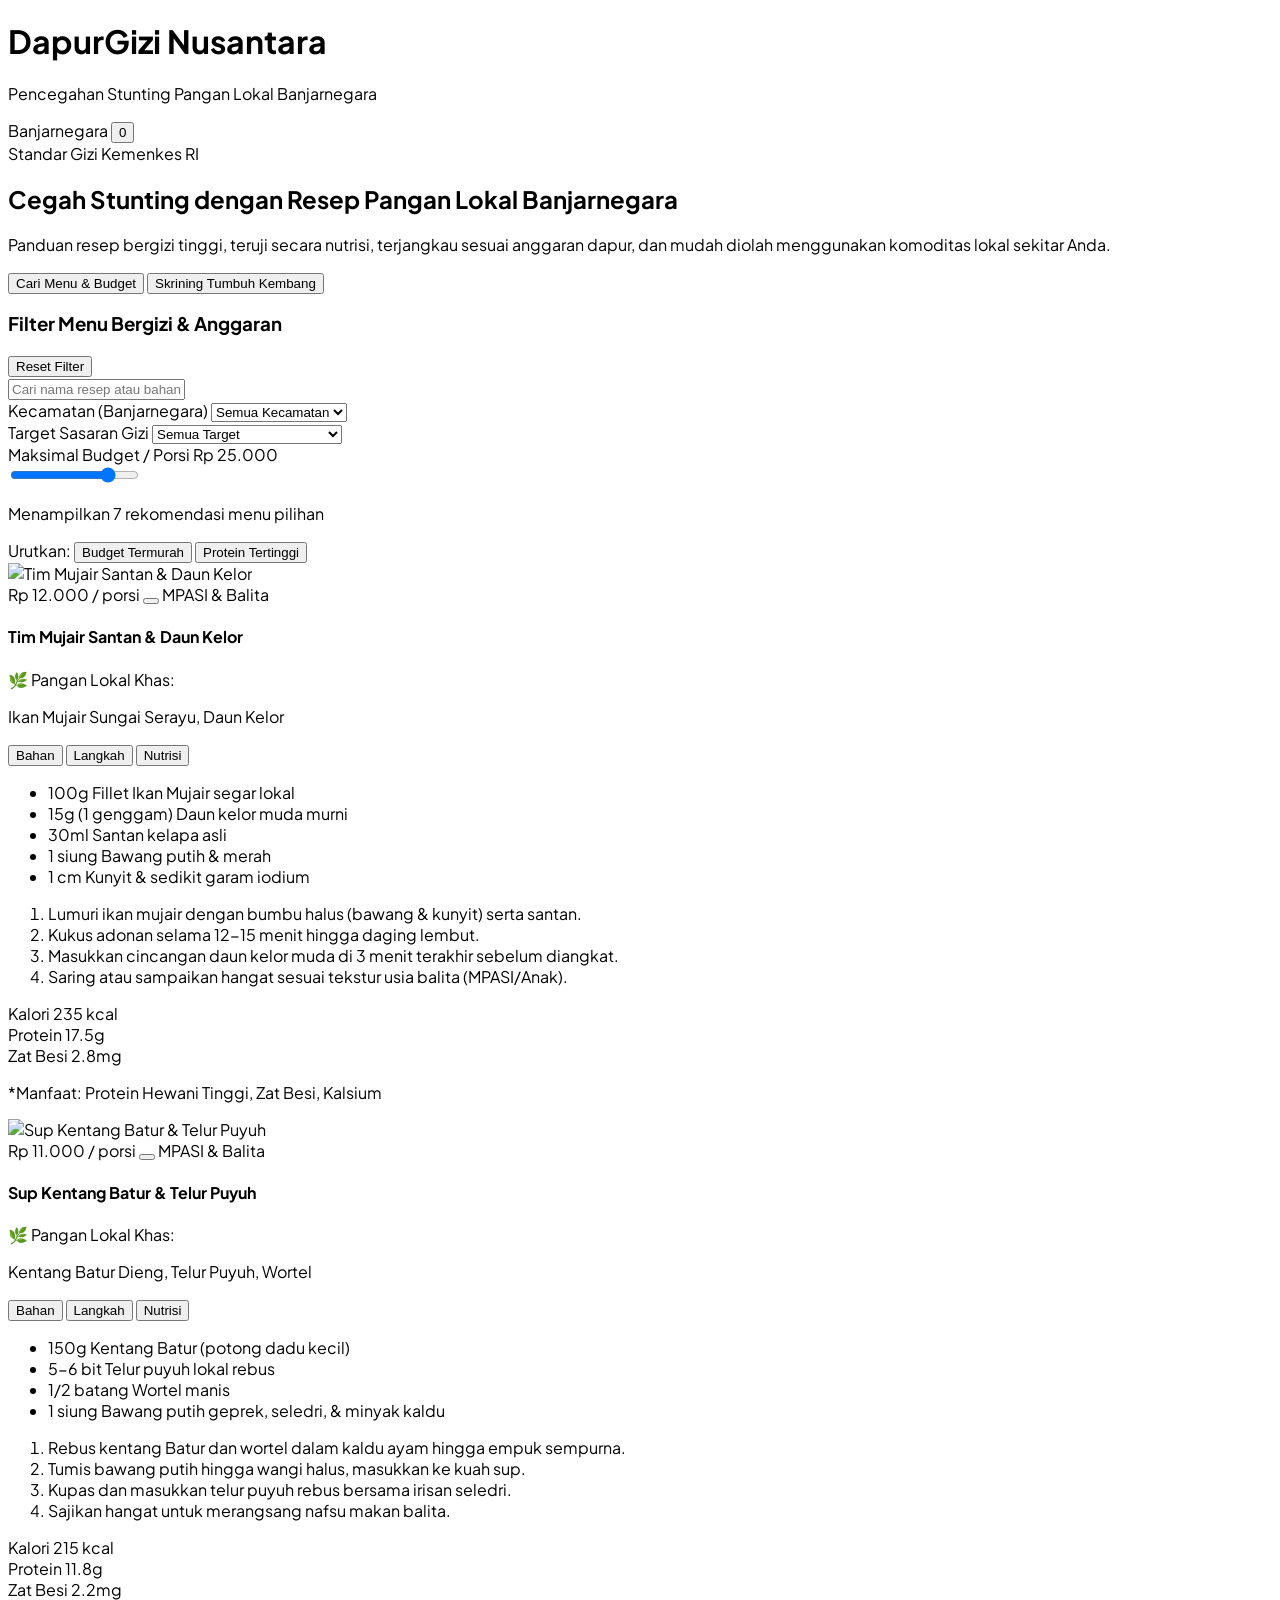
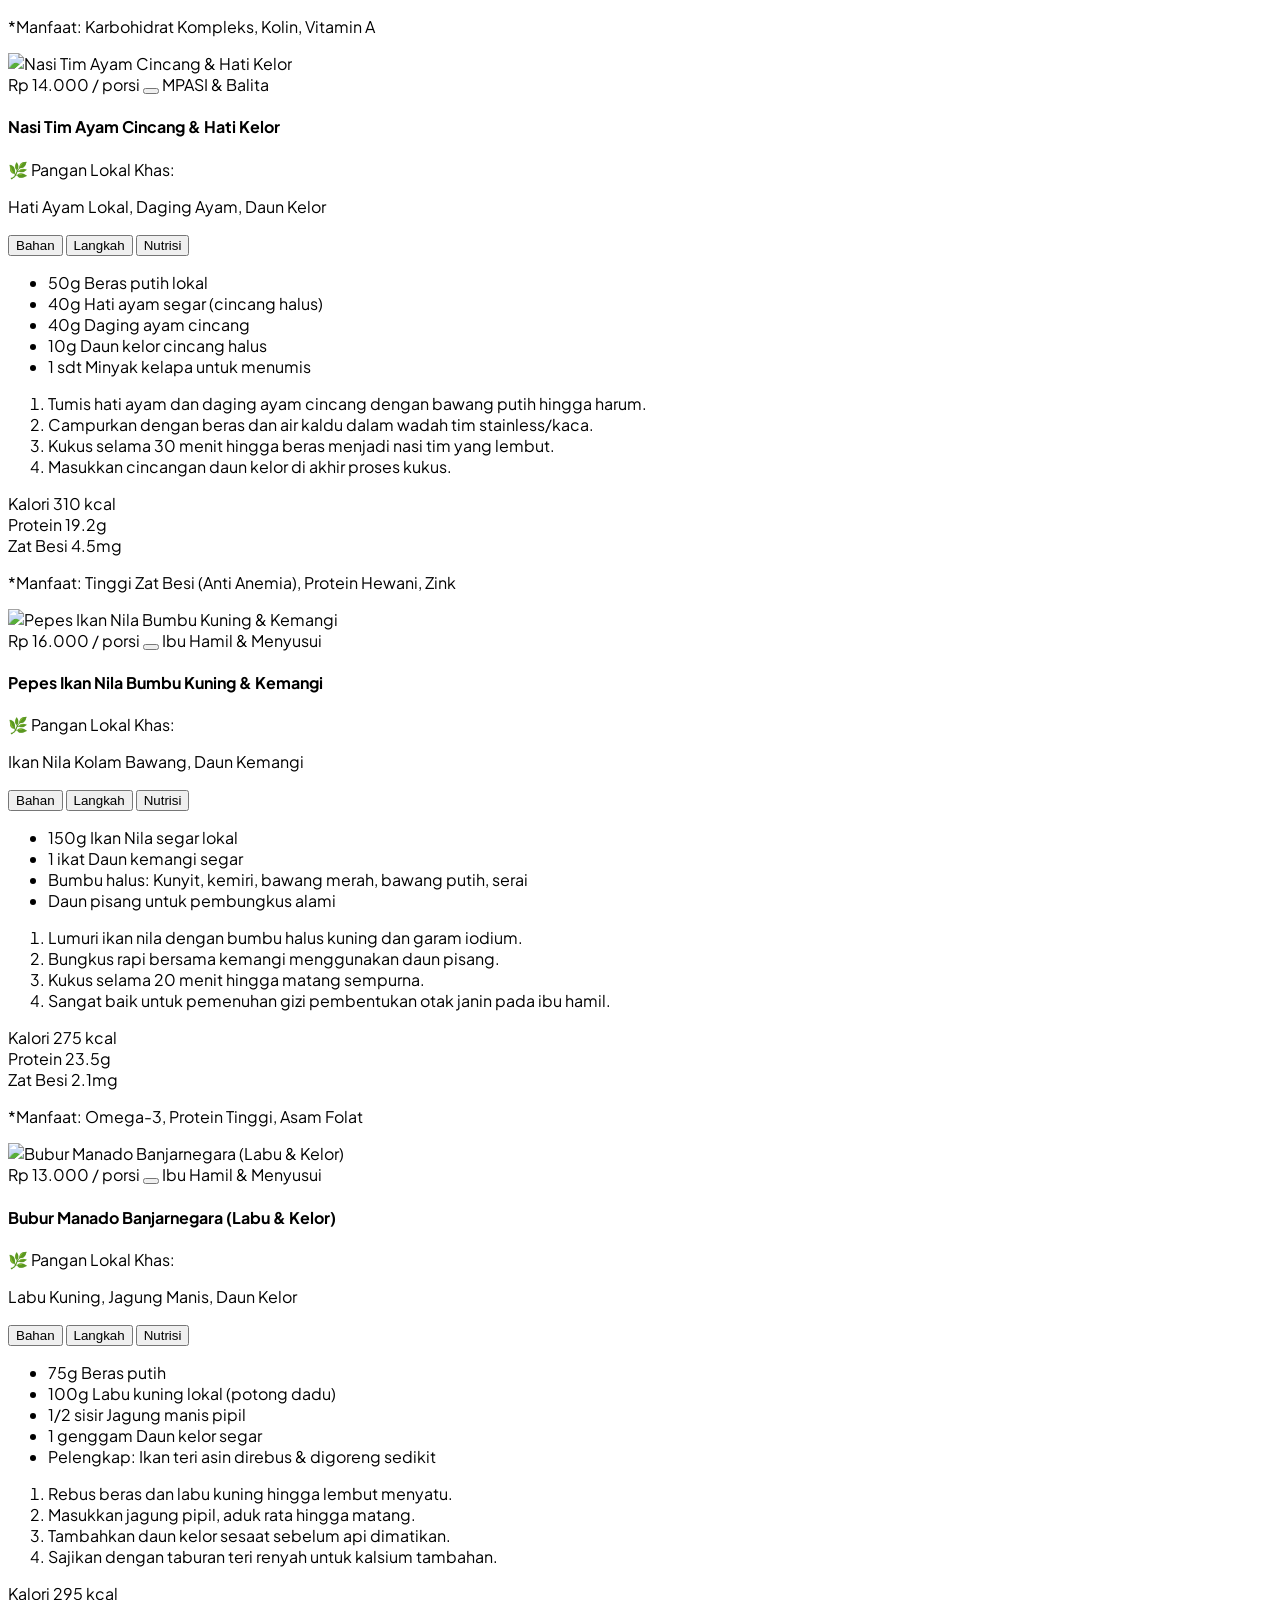
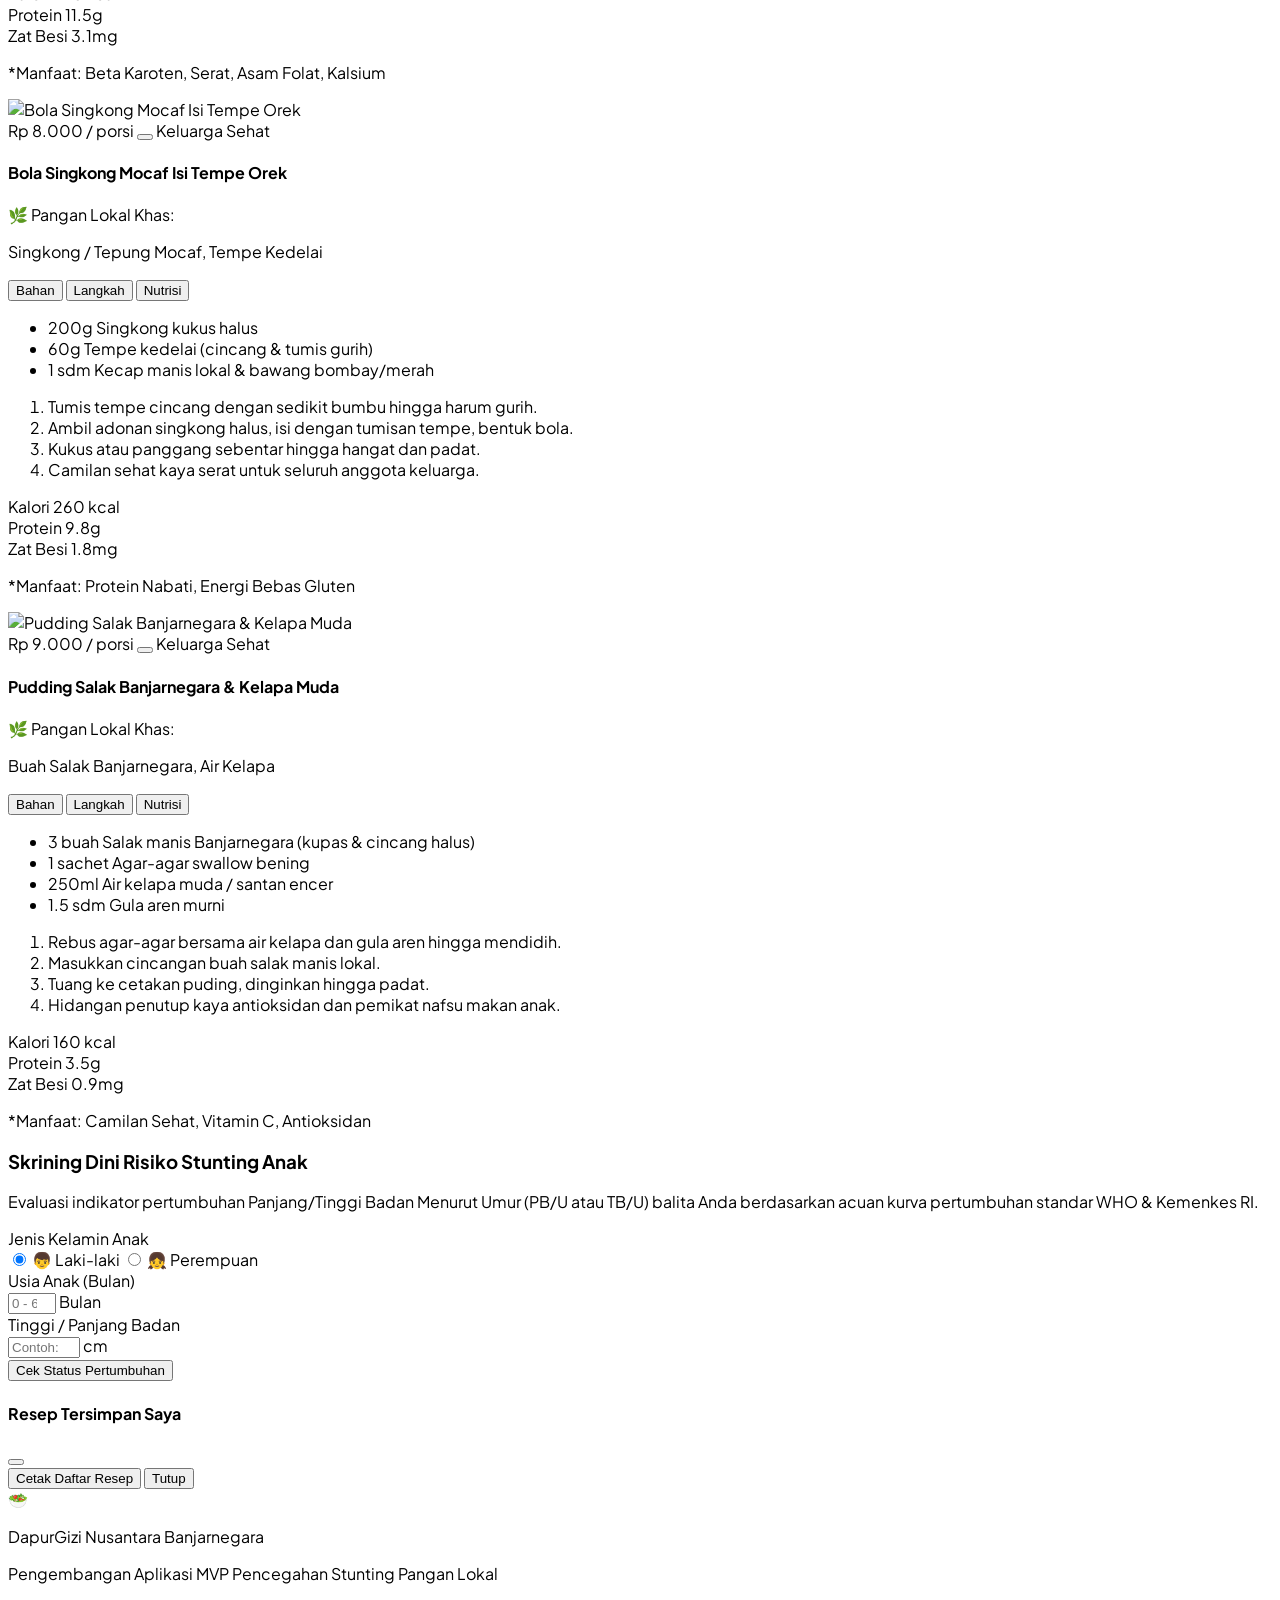
==== index.html @ 1410d6a2 "Add files via upload" ====
<!DOCTYPE html>
<html lang="id" class="scroll-smooth">
<head>
    <meta charset="UTF-8">
    <meta name="viewport" content="width=device-width, initial-scale=1.0">
    <title>DapurGizi Nusantara - Pangan Lokal Banjarnegara</title>
    <!-- Tailwind CSS CDN -->
    <script src="https://cdn.tailwindcss.com"></script>
    <!-- Google Fonts & Lucide Icons -->
    <link rel="preconnect" href="https://fonts.googleapis.com">
    <link rel="preconnect" href="https://fonts.gstatic.com" crossorigin>
    <link href="https://fonts.googleapis.com/css2?family=Plus+Jakarta+Sans:wght@400;500;600;700;800&display=swap" rel="stylesheet">
    <script src="https://unpkg.com/lucide@latest"></script>
    <link rel="stylesheet" href="css/styles.css">
</head>
<body class="bg-slate-100 font-sans text-slate-800 antialiased min-h-screen flex flex-col justify-between selection:bg-emerald-500 selection:text-white">

    <!-- Header Navigation -->
    <header class="bg-emerald-800 text-white shadow-lg sticky top-0 z-50 backdrop-blur-md bg-opacity-95 border-b border-emerald-700">
        <div class="max-w-6xl mx-auto px-4 py-3 flex justify-between items-center">
            <div class="flex items-center space-x-3 cursor-pointer" onclick="switchTab('resep')">
                <div class="bg-gradient-to-tr from-amber-400 to-amber-300 p-2.5 rounded-2xl text-emerald-950 shadow-md">
                    <i data-lucide="utensils" class="w-6 h-6"></i>
                </div>
                <div>
                    <h1 class="text-lg sm:text-xl font-extrabold tracking-tight leading-none">DapurGizi <span class="text-amber-300">Nusantara</span></h1>
                    <p class="text-[10px] text-emerald-200 font-semibold tracking-wide">Pencegahan Stunting Pangan Lokal Banjarnegara</p>
                </div>
            </div>

            <div class="flex items-center gap-2">
                <span class="hidden sm:inline-flex items-center gap-1.5 text-xs bg-emerald-900/80 text-emerald-100 px-3 py-1.5 rounded-full font-semibold border border-emerald-600/60 shadow-inner">
                    <i data-lucide="map-pin" class="w-3.5 h-3.5 text-amber-400"></i> Banjarnegara
                </span>
                <button onclick="toggleFavoritModal()" class="relative p-2.5 bg-emerald-900/80 hover:bg-emerald-700 rounded-2xl transition-all text-amber-300 border border-emerald-600/50 shadow-sm" title="Resep Tersimpan">
                    <i data-lucide="bookmark" class="w-5 h-5"></i>
                    <span id="fav-badge" class="hidden absolute -top-1 -right-1 bg-amber-400 text-emerald-950 text-[10px] font-black w-5 h-5 rounded-full flex items-center justify-center border-2 border-emerald-800 shadow">0</span>
                </button>
            </div>
        </div>
    </header>

    <!-- Main Content -->
    <main class="max-w-6xl mx-auto px-4 py-6 flex-grow w-full">

        <!-- Hero Banner -->
        <section class="mb-8 bg-gradient-to-br from-emerald-800 via-emerald-700 to-teal-900 text-white p-6 sm:p-10 rounded-3xl shadow-xl relative overflow-hidden border border-emerald-600/30">
            <div class="absolute -right-8 -bottom-8 opacity-10 pointer-events-none">
                <i data-lucide="salad" class="w-80 h-80"></i>
            </div>
            <div class="max-w-2xl relative z-10">
                <div class="inline-flex items-center gap-1.5 bg-amber-400/90 text-emerald-950 font-extrabold text-[11px] uppercase tracking-wider px-3 py-1 rounded-full mb-3 shadow-sm">
                    <i data-lucide="sparkles" class="w-3.5 h-3.5"></i> Standar Gizi Kemenkes RI
                </div>
                <h2 class="text-2xl sm:text-4xl font-extrabold mb-3 leading-tight tracking-tight">Cegah Stunting dengan Resep Pangan Lokal Banjarnegara</h2>
                <p class="text-emerald-100 text-xs sm:text-sm mb-6 leading-relaxed font-normal">
                    Panduan resep bergizi tinggi, teruji secara nutrisi, terjangkau sesuai anggaran dapur, dan mudah diolah menggunakan komoditas lokal sekitar Anda.
                </p>

                <!-- Navigation Tabs -->
                <div class="inline-flex p-1.5 bg-emerald-950/60 backdrop-blur-md rounded-2xl w-full sm:w-auto border border-emerald-500/30 shadow-inner">
                    <button id="tab-resep-btn" onclick="switchTab('resep')" class="flex-1 sm:flex-none py-3 px-6 rounded-xl text-xs sm:text-sm font-bold transition-all flex items-center justify-center gap-2 bg-amber-400 text-emerald-950 shadow-md">
                        <i data-lucide="search" class="w-4 h-4"></i> Cari Menu & Budget
                    </button>
                    <button id="tab-stunting-btn" onclick="switchTab('stunting')" class="flex-1 sm:flex-none py-3 px-6 rounded-xl text-xs sm:text-sm font-bold transition-all flex items-center justify-center gap-2 text-emerald-100 hover:text-white">
                        <i data-lucide="baby" class="w-4 h-4"></i> Skrining Tumbuh Kembang
                    </button>
                </div>
            </div>
        </section>

        <!-- SECTION 1: RESEP & FILTER -->
        <section id="section-resep" class="space-y-6">
            <!-- Filter Box -->
            <div class="bg-white p-5 sm:p-7 rounded-3xl shadow-sm border border-slate-200/80 space-y-4">
                <div class="flex flex-col sm:flex-row justify-between items-start sm:items-center gap-2 pb-3 border-b border-slate-100">
                    <h3 class="text-base font-extrabold text-slate-800 flex items-center gap-2">
                        <i data-lucide="sliders-horizontal" class="w-5 h-5 text-emerald-600"></i>
                        Filter Menu Bergizi & Anggaran
                    </h3>
                    <button onclick="resetFilter()" class="text-xs text-slate-500 hover:text-emerald-600 font-bold flex items-center gap-1 transition">
                        <i data-lucide="rotate-ccw" class="w-3.5 h-3.5"></i> Reset Filter
                    </button>
                </div>

                <div class="space-y-3">
                    <!-- Search Input -->
                    <div class="relative">
                        <i data-lucide="search" class="w-4 h-4 absolute left-4 top-3.5 text-slate-400"></i>
                        <input type="text" id="search-keyword" oninput="applyFilters()" placeholder="Cari nama resep atau bahan (misal: kelor, mujair, kentang, mocaf)..." class="w-full bg-slate-50 border border-slate-200 text-slate-800 text-xs sm:text-sm rounded-2xl pl-11 pr-4 py-3 focus:outline-none focus:ring-2 focus:ring-emerald-500 transition">
                    </div>

                    <div class="grid grid-cols-1 sm:grid-cols-3 gap-3">
                        <!-- Select Kecamatan -->
                        <div>
                            <label class="block text-[10px] font-extrabold text-slate-500 uppercase tracking-wider mb-1">Kecamatan (Banjarnegara)</label>
                            <select id="select-kecamatan" onchange="applyFilters()" class="w-full bg-slate-50 border border-slate-200 text-slate-800 text-xs sm:text-sm rounded-xl p-2.5 font-medium focus:outline-none focus:ring-2 focus:ring-emerald-500 transition">
                                <!-- Populated dynamically -->
                            </select>
                        </div>

                        <!-- Select Kategori -->
                        <div>
                            <label class="block text-[10px] font-extrabold text-slate-500 uppercase tracking-wider mb-1">Target Sasaran Gizi</label>
                            <select id="select-kategori" onchange="applyFilters()" class="w-full bg-slate-50 border border-slate-200 text-slate-800 text-xs sm:text-sm rounded-xl p-2.5 font-medium focus:outline-none focus:ring-2 focus:ring-emerald-500 transition">
                                <option value="semua">Semua Target</option>
                                <option value="mpasi">MPASI & Balita (6-59 Bulan)</option>
                                <option value="bumil">Ibu Hamil & Menyusui</option>
                                <option value="keluarga">Keluarga Sehat</option>
                            </select>
                        </div>

                        <!-- Range Budget Slider -->
                        <div>
                            <div class="flex justify-between items-center mb-1">
                                <label class="block text-[10px] font-extrabold text-slate-500 uppercase tracking-wider">Maksimal Budget / Porsi</label>
                                <span id="budget-value" class="text-xs font-black text-emerald-700 bg-emerald-50 px-2 py-0.5 rounded-md border border-emerald-200">Rp 25.000</span>
                            </div>
                            <input type="range" id="input-budget" min="5000" max="30000" step="1000" value="25000" oninput="updateBudgetLabel(this.value); applyFilters();" class="w-full accent-emerald-600 cursor-pointer">
                        </div>
                    </div>
                </div>
            </div>

            <!-- Resep Header Info -->
            <div class="flex flex-col sm:flex-row justify-between items-start sm:items-center gap-2 px-1">
                <p id="result-count" class="text-xs font-bold text-slate-500">Menampilkan hasil resep...</p>
                <div class="flex items-center gap-1.5 text-xs">
                    <span class="text-slate-400 font-medium">Urutkan:</span>
                    <button onclick="sortResep('murah')" class="px-3 py-1.5 bg-white border border-slate-200 rounded-xl text-slate-700 hover:border-emerald-500 font-semibold transition shadow-sm">
                        Budget Termurah
                    </button>
                    <button onclick="sortResep('protein')" class="px-3 py-1.5 bg-white border border-slate-200 rounded-xl text-slate-700 hover:border-emerald-500 font-semibold transition shadow-sm">
                        Protein Tertinggi
                    </button>
                </div>
            </div>

            <!-- Resep Container -->
            <div id="resep-container" class="grid grid-cols-1 md:grid-cols-2 lg:grid-cols-3 gap-6">
                <!-- Recipe Cards Rendered via JavaScript -->
            </div>
        </section>

        <!-- SECTION 2: KALKULATOR SKRINING STUNTING -->
        <section id="section-stunting" class="hidden space-y-6">
            <div class="bg-white p-6 sm:p-10 rounded-3xl shadow-sm border border-slate-200/80">
                <div class="max-w-2xl mx-auto text-center mb-8">
                    <div class="inline-flex p-3 bg-amber-100 text-amber-800 rounded-2xl mb-3 shadow-inner">
                        <i data-lucide="heart-pulse" class="w-8 h-8"></i>
                    </div>
                    <h3 class="text-xl sm:text-2xl font-extrabold text-slate-800">Skrining Dini Risiko Stunting Anak</h3>
                    <p class="text-xs sm:text-sm text-slate-500 mt-2 leading-relaxed">
                        Evaluasi indikator pertumbuhan Panjang/Tinggi Badan Menurut Umur (PB/U atau TB/U) balita Anda berdasarkan acuan kurva pertumbuhan standar WHO & Kemenkes RI.
                    </p>
                </div>

                <form id="stunting-form" onsubmit="handleCekStunting(event)" class="max-w-xl mx-auto space-y-5">
                    <!-- Gender selection -->
                    <div>
                        <label class="block text-xs font-extrabold text-slate-600 uppercase tracking-wider mb-2">Jenis Kelamin Anak</label>
                        <div class="grid grid-cols-2 gap-3">
                            <label class="flex items-center justify-center gap-2 p-3.5 border border-slate-200 rounded-2xl cursor-pointer hover:border-emerald-500 transition-all has-[:checked]:border-emerald-600 has-[:checked]:bg-emerald-50/80 has-[:checked]:shadow-sm">
                                <input type="radio" name="gender" value="L" checked class="accent-emerald-600">
                                <span class="text-xs font-bold text-slate-700">👦 Laki-laki</span>
                            </label>
                            <label class="flex items-center justify-center gap-2 p-3.5 border border-slate-200 rounded-2xl cursor-pointer hover:border-emerald-500 transition-all has-[:checked]:border-emerald-600 has-[:checked]:bg-emerald-50/80 has-[:checked]:shadow-sm">
                                <input type="radio" name="gender" value="P" class="accent-emerald-600">
                                <span class="text-xs font-bold text-slate-700">👧 Perempuan</span>
                            </label>
                        </div>
                    </div>

                    <div class="grid grid-cols-1 sm:grid-cols-2 gap-4">
                        <div>
                            <label class="block text-xs font-extrabold text-slate-600 uppercase tracking-wider mb-1.5">Usia Anak (Bulan)</label>
                            <div class="relative">
                                <input type="number" id="input-usia" min="0" max="60" placeholder="0 - 60" class="w-full bg-slate-50 border border-slate-200 text-slate-800 text-sm rounded-xl p-3 focus:outline-none focus:ring-2 focus:ring-emerald-500 transition" required>
                                <span class="absolute right-3.5 top-3 text-xs text-slate-400 font-medium">Bulan</span>
                            </div>
                        </div>

                        <div>
                            <label class="block text-xs font-extrabold text-slate-600 uppercase tracking-wider mb-1.5">Tinggi / Panjang Badan</label>
                            <div class="relative">
                                <input type="number" id="input-tb" step="0.1" min="30" max="130" placeholder="Contoh: 81.5" class="w-full bg-slate-50 border border-slate-200 text-slate-800 text-sm rounded-xl p-3 focus:outline-none focus:ring-2 focus:ring-emerald-500 transition" required>
                                <span class="absolute right-3.5 top-3 text-xs text-slate-400 font-medium">cm</span>
                            </div>
                        </div>
                    </div>

                    <button type="submit" class="w-full bg-emerald-700 hover:bg-emerald-800 text-white font-extrabold py-3.5 px-4 rounded-2xl shadow-md transition-all text-sm flex items-center justify-center gap-2">
                        <i data-lucide="check-circle-2" class="w-4 h-4"></i> Cek Status Pertumbuhan
                    </button>
                </form>

                <!-- Hasil Skrining -->
                <div id="stunting-result-container" class="hidden max-w-xl mx-auto mt-6"></div>
            </div>
        </section>

    </main>

    <!-- Modal Resep Favorit / Cetak -->
    <div id="fav-modal" class="hidden fixed inset-0 z-50 bg-slate-900/60 backdrop-blur-sm flex justify-center items-center p-4">
        <div class="bg-white rounded-3xl max-w-lg w-full max-h-[85vh] flex flex-col shadow-2xl overflow-hidden border border-slate-100">
            <div class="p-5 border-b border-slate-100 flex justify-between items-center bg-emerald-800 text-white">
                <h4 class="font-extrabold text-base flex items-center gap-2">
                    <i data-lucide="bookmark" class="w-5 h-5 text-amber-300"></i> Resep Tersimpan Saya
                </h4>
                <button onclick="toggleFavoritModal()" class="text-emerald-100 hover:text-white transition">
                    <i data-lucide="x" class="w-6 h-6"></i>
                </button>
            </div>
            <div id="fav-list-container" class="p-4 overflow-y-auto space-y-3 flex-grow">
                <!-- Items Populated Dynamically -->
            </div>
            <div class="p-4 bg-slate-50 border-t border-slate-100 flex justify-between items-center">
                <button onclick="window.print()" class="text-xs font-bold text-slate-700 bg-white border border-slate-200 px-3.5 py-2 rounded-xl hover:border-emerald-500 transition flex items-center gap-1.5">
                    <i data-lucide="printer" class="w-3.5 h-3.5"></i> Cetak Daftar Resep
                </button>
                <button onclick="toggleFavoritModal()" class="text-xs font-bold text-emerald-700 hover:underline">Tutup</button>
            </div>
        </div>
    </div>

    <!-- Footer -->
    <footer class="bg-white border-t border-slate-200/80 mt-12 py-6 text-center text-xs text-slate-500">
        <div class="max-w-6xl mx-auto px-4 flex flex-col sm:flex-row justify-between items-center gap-3">
            <div class="flex items-center gap-2">
                <span class="text-base">🥗</span>
                <p class="font-bold text-slate-700">DapurGizi Nusantara Banjarnegara</p>
            </div>
            <p class="text-slate-400">Pengembangan Aplikasi MVP Pencegahan Stunting Pangan Lokal</p>
        </div>
    </footer>

    <!-- Scripts -->
    <script src="js/data.js"></script>
    <script src="js/app.js"></script>
    <script>
        lucide.createIcons();
    </script>
</body>
</html>
---- css/styles.css ----
/* Custom Styles for DapurGizi Nusantara */

@layer utilities {
    /* Custom Scrollbar UI */
    ::-webkit-scrollbar {
        width: 6px;
        height: 6px;
    }
    ::-webkit-scrollbar-track {
        background: #f1f5f9;
    }
    ::-webkit-scrollbar-thumb {
        background: #10b981;
        border-radius: 9999px;
    }
    ::-webkit-scrollbar-thumb:hover {
        background: #047857;
    }
}

body {
    font-family: 'Plus Jakarta Sans', sans-serif;
    -webkit-tap-highlight-color: transparent;
}

/* Card Hover Effects */
.recipe-card {
    transition: all 0.3s cubic-bezier(0.4, 0, 0.2, 1);
}
.recipe-card-img {
    transition: transform 0.5s cubic-bezier(0.4, 0, 0.2, 1);
}
.recipe-card:hover .recipe-card-img {
    transform: scale(1.06);
}

/* Print Stylesheet for Posyandu Kader */
@media print {
    header, hero, #filter-form, button, footer {
        display: none !important;
    }
    body {
        background: white !important;
        color: black !important;
    }
    .recipe-card {
        break-inside: avoid;
        border: 1px solid #ccc !important;
        box-shadow: none !important;
    }
}
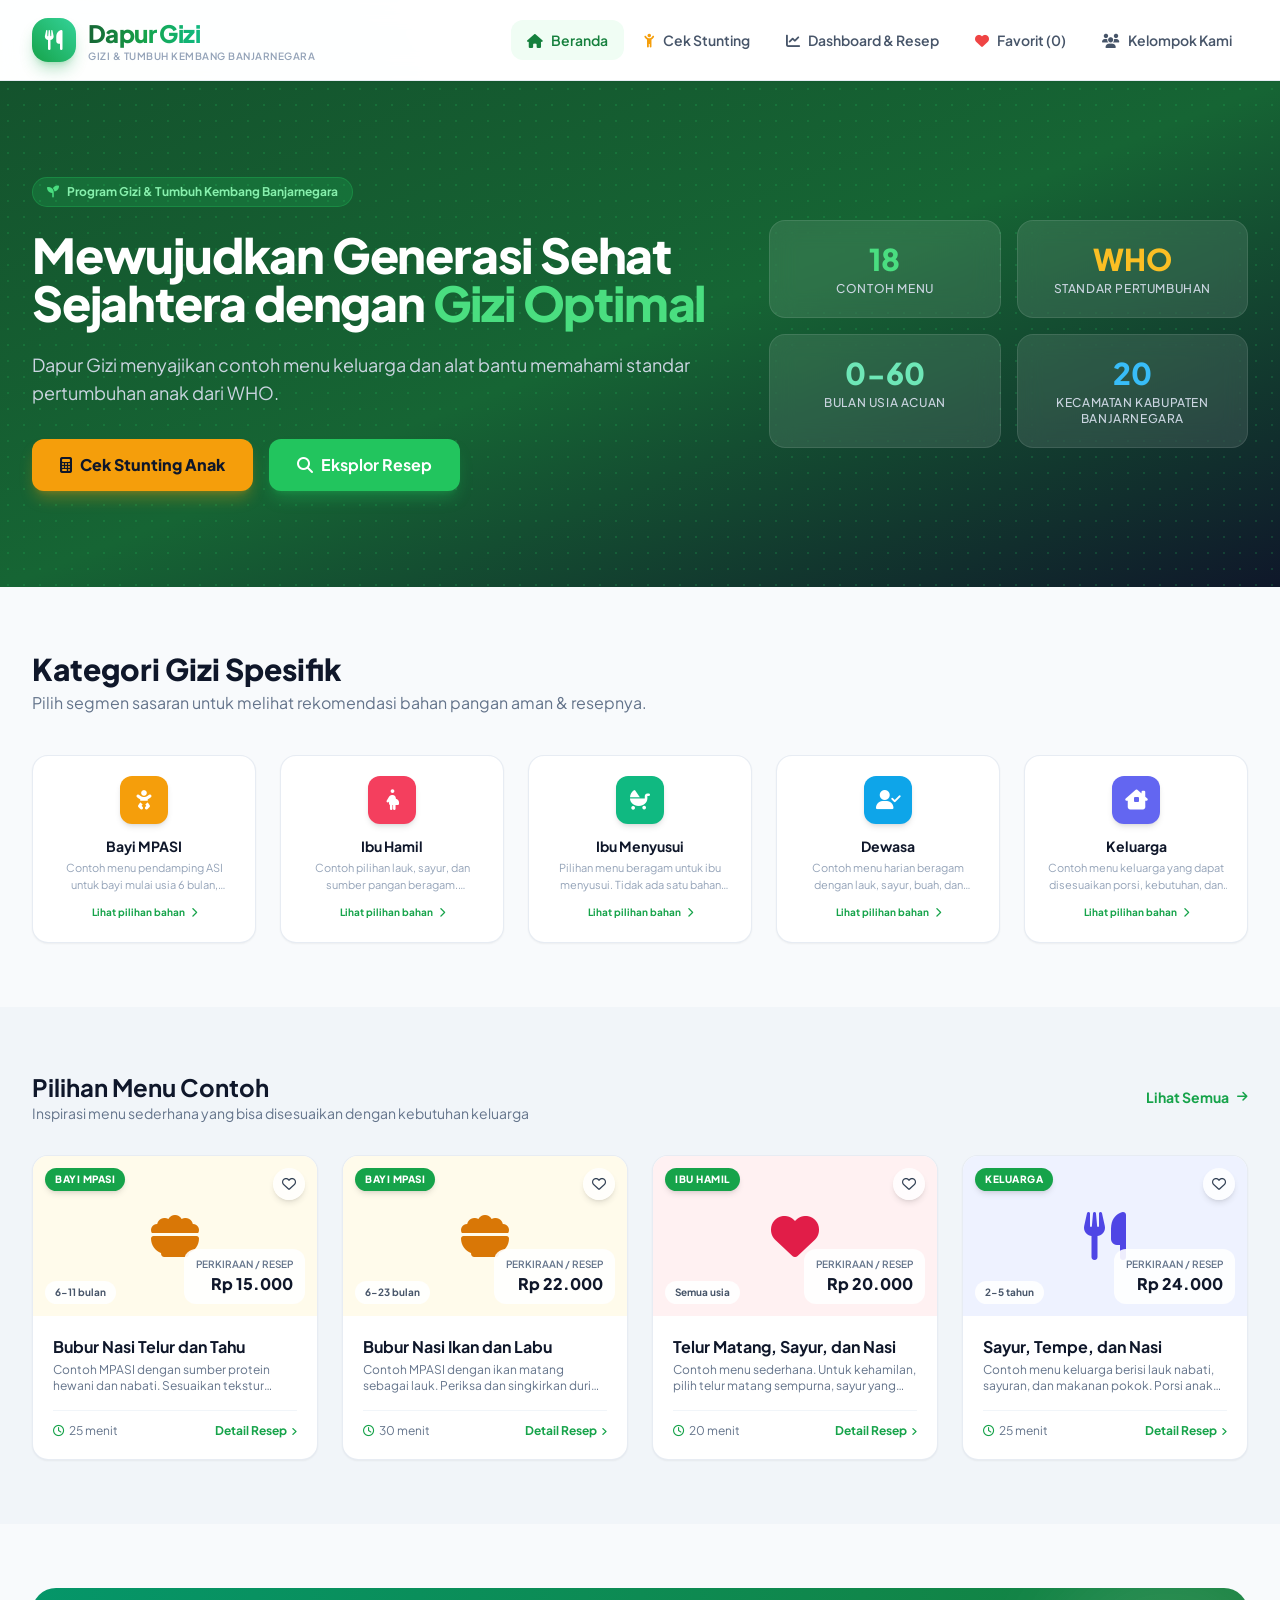
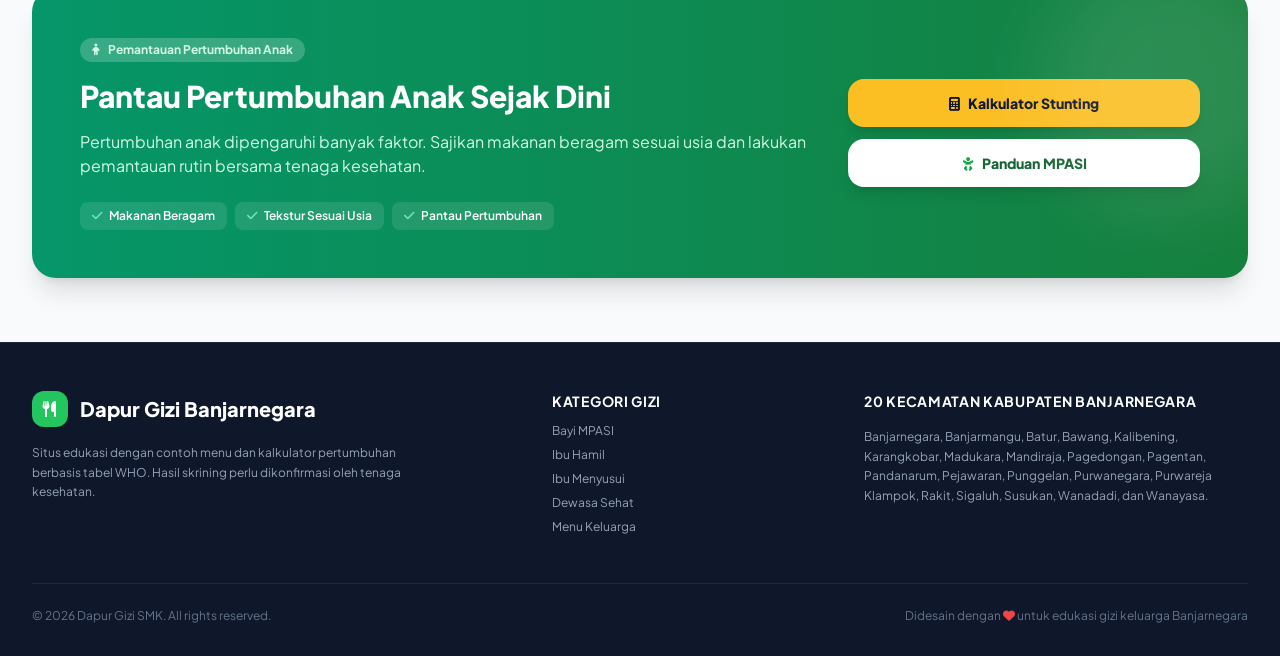
==== commit 4622946b: "Add files via upload" ====
--- a/index.html
+++ b/index.html
@@ -3,243 +3,371 @@
 <head>
     <meta charset="UTF-8">
     <meta name="viewport" content="width=device-width, initial-scale=1.0">
-    <title>DapurGizi Nusantara - Pangan Lokal Banjarnegara</title>
-    <!-- Tailwind CSS CDN -->
-    <script src="https://cdn.tailwindcss.com"></script>
-    <!-- Google Fonts & Lucide Icons -->
-    <link rel="preconnect" href="https://fonts.googleapis.com">
-    <link rel="preconnect" href="https://fonts.gstatic.com" crossorigin>
-    <link href="https://fonts.googleapis.com/css2?family=Plus+Jakarta+Sans:wght@400;500;600;700;800&display=swap" rel="stylesheet">
-    <script src="https://unpkg.com/lucide@latest"></script>
-    <link rel="stylesheet" href="css/styles.css">
+    <meta name="description" content="Dapur Gizi Banjarnegara menyediakan contoh menu bergizi dan alat bantu skrining pertumbuhan anak berdasarkan standar WHO.">
+    <meta name="theme-color" content="#16a34a">
+    <title>Dapur Gizi - Banjarnegara</title>
+
+    <link rel="preload" href="./css/tailwind.generated.css" as="style">
+    <link rel="stylesheet" href="./css/tailwind.generated.css">
+    <link rel="stylesheet" href="./assets/fontawesome/css/all.min.css">
+    <link rel="stylesheet" href="./css/custom.css">
 </head>
-<body class="bg-slate-100 font-sans text-slate-800 antialiased min-h-screen flex flex-col justify-between selection:bg-emerald-500 selection:text-white">
-
-    <!-- Header Navigation -->
-    <header class="bg-emerald-800 text-white shadow-lg sticky top-0 z-50 backdrop-blur-md bg-opacity-95 border-b border-emerald-700">
-        <div class="max-w-6xl mx-auto px-4 py-3 flex justify-between items-center">
-            <div class="flex items-center space-x-3 cursor-pointer" onclick="switchTab('resep')">
-                <div class="bg-gradient-to-tr from-amber-400 to-amber-300 p-2.5 rounded-2xl text-emerald-950 shadow-md">
-                    <i data-lucide="utensils" class="w-6 h-6"></i>
-                </div>
-                <div>
-                    <h1 class="text-lg sm:text-xl font-extrabold tracking-tight leading-none">DapurGizi <span class="text-amber-300">Nusantara</span></h1>
-                    <p class="text-[10px] text-emerald-200 font-semibold tracking-wide">Pencegahan Stunting Pangan Lokal Banjarnegara</p>
-                </div>
-            </div>
-
-            <div class="flex items-center gap-2">
-                <span class="hidden sm:inline-flex items-center gap-1.5 text-xs bg-emerald-900/80 text-emerald-100 px-3 py-1.5 rounded-full font-semibold border border-emerald-600/60 shadow-inner">
-                    <i data-lucide="map-pin" class="w-3.5 h-3.5 text-amber-400"></i> Banjarnegara
-                </span>
-                <button onclick="toggleFavoritModal()" class="relative p-2.5 bg-emerald-900/80 hover:bg-emerald-700 rounded-2xl transition-all text-amber-300 border border-emerald-600/50 shadow-sm" title="Resep Tersimpan">
-                    <i data-lucide="bookmark" class="w-5 h-5"></i>
-                    <span id="fav-badge" class="hidden absolute -top-1 -right-1 bg-amber-400 text-emerald-950 text-[10px] font-black w-5 h-5 rounded-full flex items-center justify-center border-2 border-emerald-800 shadow">0</span>
-                </button>
+<body class="bg-slate-50 text-slate-800 font-sans antialiased selection:bg-gizi-500 selection:text-white min-h-screen flex flex-col">
+<header class="sticky top-0 z-40 bg-white/90 backdrop-blur-md border-b border-slate-200/80 shadow-sm transition-all duration-200">
+        <div class="max-w-7xl mx-auto px-4 sm:px-6 lg:px-8">
+            <div class="flex items-center justify-between h-20">
+
+                <!-- Logo -->
+                <div class="flex items-center space-x-3 cursor-pointer" onclick="switchTab('home')">
+                    <div class="w-11 h-11 rounded-2xl bg-gradient-to-tr from-gizi-600 to-emerald-400 flex items-center justify-center text-white shadow-lg shadow-gizi-600/30">
+                        <i class="fa-solid fa-utensils text-xl"></i>
+                    </div>
+                    <div>
+                        <span class="text-2xl font-extrabold tracking-tight bg-gradient-to-r from-gizi-800 via-gizi-600 to-emerald-500 bg-clip-text text-transparent">Dapur Gizi</span>
+                        <span class="block text-[10px] font-semibold tracking-wider text-slate-400 uppercase">Gizi &amp; Tumbuh Kembang Banjarnegara</span>
+                    </div>
+                </div>
+
+                <!-- Desktop Nav Tabs -->
+                <nav class="hidden md:flex items-center space-x-1">
+                    <a href="./dapur_gizi_application.html" id="nav-home" class="nav-btn px-4 py-2.5 rounded-xl font-semibold text-sm transition-all text-gizi-700 bg-gizi-50">
+                        <i class="fa-solid fa-house mr-2"></i>Beranda
+                    </a>
+                    <a href="./cek-stunting.html" id="nav-stunting" class="nav-btn px-4 py-2.5 rounded-xl font-semibold text-sm transition-all text-slate-600 hover:text-gizi-600 hover:bg-slate-100">
+                        <i class="fa-solid fa-child-reaching mr-2 text-amber-500"></i>Cek Stunting
+                    </a>
+                    <a href="./resep.html" id="nav-dashboard" class="nav-btn px-4 py-2.5 rounded-xl font-semibold text-sm transition-all text-slate-600 hover:text-gizi-600 hover:bg-slate-100">
+                        <i class="fa-solid fa-chart-line mr-2"></i>Dashboard & Resep
+                    </a>
+                    <a href="./favorit.html" id="nav-favorites" class="nav-btn px-4 py-2.5 rounded-xl font-semibold text-sm transition-all text-slate-600 hover:text-gizi-600 hover:bg-slate-100">
+                        <i class="fa-solid fa-heart text-red-500 mr-2"></i>Favorit (<span id="fav-count">0</span>)
+                    </a>
+                    <a href="./tim.html" id="nav-admin" class="nav-btn px-4 py-2.5 rounded-xl font-semibold text-sm transition-all text-slate-600 hover:text-gizi-600 hover:bg-slate-100">
+                        <i class="fa-solid fa-users mr-2"></i>Kelompok Kami
+                    </a>
+                </nav>
+
+                <!-- Mobile Header Right Actions -->
+                <div class="flex md:hidden items-center space-x-2">
+                    <a href="./cek-stunting.html" class="px-3 py-1.5 text-xs font-bold text-amber-700 bg-amber-50 border border-amber-200 rounded-xl flex items-center">
+                        <i class="fa-solid fa-child-reaching mr-1.5 text-amber-500"></i>Cek Stunting
+                    </a>
+                    <a href="./favorit.html" class="p-2.5 text-slate-600 hover:text-red-500 rounded-xl bg-slate-100 relative">
+                        <i class="fa-solid fa-heart text-lg"></i>
+                        <span id="fav-count-mobile" class="absolute -top-1 -right-1 bg-red-500 text-white text-[10px] font-bold w-4 h-4 rounded-full flex items-center justify-center">0</span>
+                    </a>
+                    <button onclick="toggleMobileNav()" class="p-2.5 text-slate-700 rounded-xl bg-slate-100 hover:bg-slate-200">
+                        <i class="fa-solid fa-bars text-xl" id="mobile-menu-icon"></i>
+                    </button>
+                </div>
+            </div>
+
+            <!-- Mobile Navigation Menu Dropdown -->
+            <div id="mobile-nav-menu" class="hidden md:hidden border-t border-slate-200 py-3 space-y-1">
+                <a href="./dapur_gizi_application.html" class="w-full text-left px-4 py-3 rounded-xl font-semibold text-sm text-slate-700 hover:bg-gizi-50 hover:text-gizi-600">
+                    <i class="fa-solid fa-house w-6 text-gizi-600"></i>Beranda
+                </a>
+                <a href="./cek-stunting.html" class="w-full text-left px-4 py-3 rounded-xl font-semibold text-sm text-amber-700 bg-amber-50 hover:bg-amber-100">
+                    <i class="fa-solid fa-child-reaching w-6 text-amber-500"></i>Kalkulator Cek Stunting Balita
+                </a>
+                <a href="./resep.html" class="w-full text-left px-4 py-3 rounded-xl font-semibold text-sm text-slate-700 hover:bg-gizi-50 hover:text-gizi-600">
+                    <i class="fa-solid fa-chart-line w-6 text-gizi-600"></i>Dashboard & Katalog Resep
+                </a>
+                <a href="./favorit.html" class="w-full text-left px-4 py-3 rounded-xl font-semibold text-sm text-slate-700 hover:bg-gizi-50 hover:text-gizi-600">
+                    <i class="fa-solid fa-heart w-6 text-red-500"></i>Resep Favorit Saya
+                </a>
+                <a href="./tim.html" class="w-full text-left px-4 py-3 rounded-xl font-semibold text-sm text-slate-700 hover:bg-gizi-50 hover:text-gizi-600">
+                    <i class="fa-solid fa-users w-6 text-gizi-600"></i>Kelompok Kami
+                </a>
             </div>
         </div>
     </header>
-
-    <!-- Main Content -->
-    <main class="max-w-6xl mx-auto px-4 py-6 flex-grow w-full">
-
-        <!-- Hero Banner -->
-        <section class="mb-8 bg-gradient-to-br from-emerald-800 via-emerald-700 to-teal-900 text-white p-6 sm:p-10 rounded-3xl shadow-xl relative overflow-hidden border border-emerald-600/30">
-            <div class="absolute -right-8 -bottom-8 opacity-10 pointer-events-none">
-                <i data-lucide="salad" class="w-80 h-80"></i>
-            </div>
-            <div class="max-w-2xl relative z-10">
-                <div class="inline-flex items-center gap-1.5 bg-amber-400/90 text-emerald-950 font-extrabold text-[11px] uppercase tracking-wider px-3 py-1 rounded-full mb-3 shadow-sm">
-                    <i data-lucide="sparkles" class="w-3.5 h-3.5"></i> Standar Gizi Kemenkes RI
-                </div>
-                <h2 class="text-2xl sm:text-4xl font-extrabold mb-3 leading-tight tracking-tight">Cegah Stunting dengan Resep Pangan Lokal Banjarnegara</h2>
-                <p class="text-emerald-100 text-xs sm:text-sm mb-6 leading-relaxed font-normal">
-                    Panduan resep bergizi tinggi, teruji secara nutrisi, terjangkau sesuai anggaran dapur, dan mudah diolah menggunakan komoditas lokal sekitar Anda.
-                </p>
-
-                <!-- Navigation Tabs -->
-                <div class="inline-flex p-1.5 bg-emerald-950/60 backdrop-blur-md rounded-2xl w-full sm:w-auto border border-emerald-500/30 shadow-inner">
-                    <button id="tab-resep-btn" onclick="switchTab('resep')" class="flex-1 sm:flex-none py-3 px-6 rounded-xl text-xs sm:text-sm font-bold transition-all flex items-center justify-center gap-2 bg-amber-400 text-emerald-950 shadow-md">
-                        <i data-lucide="search" class="w-4 h-4"></i> Cari Menu & Budget
+    <main class="flex-grow">
+        <section id="page-home" class="page-section">
+
+            <!-- Hero Banner -->
+            <div class="relative bg-gradient-to-br from-gizi-900 via-gizi-800 to-slate-900 text-white overflow-hidden py-16 sm:py-24">
+                <div class="absolute inset-0 opacity-20 bg-[radial-gradient(#22c55e_1px,transparent_1px)] [background-size:16px_16px]"></div>
+                <div class="max-w-7xl mx-auto px-4 sm:px-6 lg:px-8 relative z-10">
+                    <div class="grid grid-cols-1 lg:grid-cols-12 gap-12 items-center">
+                        <div class="lg:col-span-7 space-y-6 text-center lg:text-left">
+                            <span class="inline-flex items-center px-3.5 py-1.5 rounded-full text-xs font-bold bg-gizi-500/20 text-gizi-300 border border-gizi-500/30">
+                                <i class="fa-solid fa-seedling mr-2 text-gizi-400"></i>Program Gizi &amp; Tumbuh Kembang Banjarnegara
+                            </span>
+                            <h1 class="text-3xl sm:text-5xl font-black tracking-tight leading-tight">
+                                Mewujudkan Generasi Sehat Sejahtera dengan <span class="text-gizi-400">Gizi Optimal</span>
+                            </h1>
+                            <p class="text-slate-300 text-base sm:text-lg leading-relaxed max-w-2xl mx-auto lg:mx-0">
+                                Dapur Gizi menyajikan contoh menu keluarga dan alat bantu memahami standar pertumbuhan anak dari WHO.
+                            </p>
+                            <div class="flex flex-wrap items-center justify-center lg:justify-start gap-4 pt-2">
+                                <button onclick="switchTab('stunting')" class="px-7 py-3.5 rounded-xl bg-amber-500 hover:bg-amber-600 text-slate-900 font-extrabold shadow-lg shadow-amber-500/30 transition-all hover:-translate-y-0.5">
+                                    <i class="fa-solid fa-calculator mr-2"></i>Cek Stunting Anak
+                                </button>
+                                <button onclick="switchTab('dashboard')" class="px-7 py-3.5 rounded-xl bg-gizi-500 hover:bg-gizi-600 text-white font-bold shadow-lg shadow-gizi-500/30 transition-all hover:-translate-y-0.5">
+                                    <i class="fa-solid fa-magnifying-glass mr-2"></i>Eksplor Resep
+                                </button>
+                            </div>
+                        </div>
+
+                        <!-- Hero Stats Cards -->
+                        <div class="lg:col-span-5 grid grid-cols-2 gap-4">
+                            <div class="p-5 rounded-2xl bg-white/10 backdrop-blur-md border border-white/10 text-center">
+                                <div class="text-3xl font-extrabold text-gizi-400 mb-1" id="stat-recipe-count">18</div>
+                                <div class="text-xs text-slate-300 font-medium uppercase tracking-wider">Contoh Menu</div>
+                            </div>
+                            <div class="p-5 rounded-2xl bg-white/10 backdrop-blur-md border border-white/10 text-center">
+                                <div class="text-3xl font-extrabold text-amber-400 mb-1">WHO</div>
+                                <div class="text-xs text-slate-300 font-medium uppercase tracking-wider">Standar Pertumbuhan</div>
+                            </div>
+                            <div class="p-5 rounded-2xl bg-white/10 backdrop-blur-md border border-white/10 text-center">
+                                <div class="text-3xl font-extrabold text-emerald-300 mb-1">0-60</div>
+                                <div class="text-xs text-slate-300 font-medium uppercase tracking-wider">Bulan Usia Acuan</div>
+                            </div>
+                            <div class="p-5 rounded-2xl bg-white/10 backdrop-blur-md border border-white/10 text-center">
+                                <div class="text-3xl font-extrabold text-sky-400 mb-1">20</div>
+                                <div class="text-xs text-slate-300 font-medium uppercase tracking-wider">Kecamatan Kabupaten Banjarnegara</div>
+                            </div>
+                        </div>
+                    </div>
+                </div>
+            </div>
+
+            <!-- Category Section Cards Grid -->
+            <div class="max-w-7xl mx-auto px-4 sm:px-6 lg:px-8 py-16">
+                <div class="flex flex-col md:flex-row md:items-end justify-between mb-10">
+                    <div>
+                        <h2 class="text-2xl sm:text-3xl font-extrabold text-slate-900">Kategori Gizi Spesifik</h2>
+                        <p class="text-slate-500 mt-1">Pilih segmen sasaran untuk melihat rekomendasi bahan pangan aman & resepnya.</p>
+                    </div>
+                </div>
+
+                <div class="grid grid-cols-2 sm:grid-cols-3 lg:grid-cols-5 gap-4 sm:gap-6" id="home-category-grid">
+                    <!-- Populated dynamically via JS -->
+                </div>
+            </div>
+
+            <!-- Featured Slider / Highlight Grid -->
+            <div class="bg-slate-100 py-16">
+                <div class="max-w-7xl mx-auto px-4 sm:px-6 lg:px-8">
+                    <div class="flex items-center justify-between mb-8">
+                        <div>
+                            <h2 class="text-2xl font-bold text-slate-900">Pilihan Menu Contoh</h2>
+                            <p class="text-slate-500 text-sm">Inspirasi menu sederhana yang bisa disesuaikan dengan kebutuhan keluarga</p>
+                        </div>
+                        <button onclick="switchTab('dashboard')" class="text-gizi-600 font-bold text-sm hover:underline flex items-center">
+                            Lihat Semua <i class="fa-solid fa-arrow-right ml-2 text-xs"></i>
+                        </button>
+                    </div>
+
+                    <div class="grid grid-cols-1 sm:grid-cols-2 lg:grid-cols-4 gap-6" id="home-featured-grid">
+                        <!-- Populated dynamically via JS -->
+                    </div>
+                </div>
+            </div>
+
+            <!-- Children Info Section (Edukasi Gizi & Anti Stunting Anak) -->
+            <div class="max-w-7xl mx-auto px-4 sm:px-6 lg:px-8 py-16">
+                <div class="bg-gradient-to-r from-emerald-600 to-gizi-700 rounded-3xl p-8 sm:p-12 text-white shadow-xl relative overflow-hidden">
+                    <div class="absolute right-0 top-0 translate-x-12 -translate-y-8 w-64 h-64 bg-white/10 rounded-full blur-2xl pointer-events-none"></div>
+
+                    <div class="grid grid-cols-1 md:grid-cols-12 gap-8 items-center">
+                        <div class="md:col-span-8 space-y-4">
+                            <span class="inline-block px-3 py-1 bg-white/20 rounded-full text-xs font-bold text-emerald-100">
+                                <i class="fa-solid fa-child mr-2"></i>Pemantauan Pertumbuhan Anak
+                            </span>
+                            <h3 class="text-2xl sm:text-3xl font-extrabold">Pantau Pertumbuhan Anak Sejak Dini</h3>
+                            <p class="text-emerald-100 text-sm sm:text-base leading-relaxed">
+                                Pertumbuhan anak dipengaruhi banyak faktor. Sajikan makanan beragam sesuai usia dan lakukan pemantauan rutin bersama tenaga kesehatan.
+                            </p>
+                            <div class="flex flex-wrap gap-2 pt-2">
+                                <span class="px-3 py-1.5 rounded-lg bg-white/10 text-xs font-semibold">                                <i class="fa-solid fa-check text-emerald-300 mr-1.5"></i>Makanan Beragam</span>
+                                <span class="px-3 py-1.5 rounded-lg bg-white/10 text-xs font-semibold">                                <i class="fa-solid fa-check text-emerald-300 mr-1.5"></i>Tekstur Sesuai Usia</span>
+                                <span class="px-3 py-1.5 rounded-lg bg-white/10 text-xs font-semibold">                                <i class="fa-solid fa-check text-emerald-300 mr-1.5"></i>Pantau Pertumbuhan</span>
+                            </div>
+                        </div>
+                        <div class="md:col-span-4 flex flex-col gap-3 justify-center">
+                            <button onclick="switchTab('stunting')" class="w-full sm:w-auto px-6 py-3.5 rounded-2xl bg-amber-400 text-slate-900 font-extrabold shadow-lg hover:bg-amber-300 transition-all text-center text-sm">
+                                <i class="fa-solid fa-calculator mr-2"></i>Kalkulator Stunting
+                            </button>
+                            <button onclick="openCategoryModal('bayi MPASI')" class="w-full sm:w-auto px-6 py-3.5 rounded-2xl bg-white text-gizi-800 font-extrabold shadow-lg hover:bg-emerald-50 transition-all text-center text-sm">
+                                <i class="fa-solid fa-baby mr-2 text-gizi-600"></i>Panduan MPASI
+                            </button>
+                        </div>
+                    </div>
+                </div>
+            </div>
+        </section>
+    </main>
+    <!-- RECIPE DETAIL MODAL POPUP -->
+    <div id="recipe-modal" role="dialog" aria-modal="true" aria-hidden="true" aria-labelledby="modal-recipe-title" tabindex="-1" onclick="handleModalBackdrop(event, 'recipe-modal')" class="popup-overlay fixed inset-0 z-50 hidden bg-slate-900/60 backdrop-blur-sm flex items-center justify-center p-4 sm:p-6 overflow-y-auto">
+        <div class="popup-panel bg-white rounded-3xl max-w-2xl w-full max-h-[90vh] overflow-y-auto shadow-2xl border border-slate-100 transform transition-all relative" tabindex="-1">
+
+            <!-- Close Button -->
+            <button aria-label="Tutup detail resep" onclick="closeModal('recipe-modal')" class="absolute top-4 right-4 z-10 w-9 h-9 bg-black/40 hover:bg-black/60 text-white rounded-full flex items-center justify-center backdrop-blur-md transition-all">
+                <i class="fa-solid fa-xmark"></i>
+            </button>
+
+            <!-- Modal Content Header -->
+            <div class="relative h-64 sm:h-72 w-full">
+                <div id="modal-recipe-visual" class="relative flex h-64 w-full items-center justify-center bg-gizi-50 sm:h-72">
+                    <i id="modal-recipe-icon" class="fa-solid fa-utensils text-6xl text-gizi-600" aria-hidden="true"></i>
+                </div>
+                <div class="absolute inset-0 bg-gradient-to-t from-slate-900/70 via-transparent to-transparent"></div>
+
+                <!-- Recipe cost estimate -->
+                <div class="absolute bottom-4 left-4 right-4 flex justify-between items-end">
+                    <div>
+                        <span id="modal-recipe-cat" class="px-3 py-1 rounded-full text-[10px] font-extrabold uppercase tracking-wider bg-gizi-500 text-white shadow-md"></span>
+                        <h2 id="modal-recipe-title" class="text-2xl font-black text-white mt-1"></h2>
+                    </div>
+                    <div class="text-right">
+                        <div class="text-xs text-slate-200 font-medium">Perkiraan biaya per resep</div>
+                        <div id="modal-recipe-price" class="text-2xl price-text-outline"></div>
+                        <div class="text-[9px] text-slate-200">Harga contoh; cek harga setempat.</div>
+                    </div>
+                </div>
+            </div>
+
+            <!-- Modal Body -->
+            <div class="p-6 sm:p-8 space-y-6">
+
+                <!-- Quick Meta Badges -->
+                <div class="grid grid-cols-3 gap-3 p-3 bg-slate-50 rounded-2xl text-center border border-slate-200/60">
+                    <div>
+                        <span class="block text-[10px] uppercase font-bold text-slate-400">Porsi Unit</span>
+                        <span id="modal-recipe-portion" class="text-sm font-bold text-slate-800"></span>
+                    </div>
+                    <div>
+                        <span class="block text-[10px] uppercase font-bold text-slate-400">Waktu Masak</span>
+                        <span id="modal-recipe-time" class="text-sm font-bold text-slate-800"></span>
+                    </div>
+                    <div>
+                        <span class="block text-[10px] uppercase font-bold text-slate-400">Rentang Usia</span>
+                        <span id="modal-recipe-age-range" class="text-sm font-bold text-gizi-700"></span>
+                    </div>
+                </div>
+
+                <!-- Safe Food / Nutrition Tag -->
+                <div class="p-4 rounded-xl bg-emerald-50 border border-emerald-200">
+                    <h4 class="font-bold text-gizi-800 text-xs uppercase tracking-wider mb-1 flex items-center">
+                        <i class="fa-solid fa-shield-halved text-gizi-600 mr-2"></i>Catatan &amp; Keamanan Bahan
+                    </h4>
+                    <p id="modal-recipe-nutrition" class="text-xs text-slate-600 leading-relaxed"></p>
+                </div>
+
+                <!-- Unified Ingredients List -->
+                <div>
+                    <h3 class="font-bold text-slate-900 text-sm uppercase tracking-wider mb-3 flex items-center">
+                        <i class="fa-solid fa-basket-shopping text-gizi-600 mr-2"></i>Bahan-bahan (Satuan Baku: gram, ml, porsi)
+                    </h3>
+                    <ul id="modal-recipe-ingredients" class="grid grid-cols-1 sm:grid-cols-2 gap-2 text-sm text-slate-700">
+                        <!-- Ingredients list -->
+                    </ul>
+                </div>
+
+                <!-- Cooking Steps -->
+                <div>
+                    <h3 class="font-bold text-slate-900 text-sm uppercase tracking-wider mb-3 flex items-center">
+                        <i class="fa-solid fa-list-check text-gizi-600 mr-2"></i>Langkah Pembuatan
+                    </h3>
+                    <ol id="modal-recipe-steps" class="space-y-2.5 text-sm text-slate-700 list-decimal list-inside">
+                        <!-- Steps list -->
+                    </ol>
+                </div>
+
+                <!-- Footer Action Buttons -->
+                <div class="pt-4 border-t border-slate-100 flex items-center justify-between">
+                    <button id="modal-fav-btn" onclick="" class="px-5 py-2.5 rounded-xl border border-slate-200 text-sm font-bold flex items-center space-x-2 text-slate-700 hover:bg-slate-50">
+                        <i class="fa-regular fa-heart text-red-500"></i>
+                        <span id="modal-fav-text">Simpan Favorit</span>
                     </button>
-                    <button id="tab-stunting-btn" onclick="switchTab('stunting')" class="flex-1 sm:flex-none py-3 px-6 rounded-xl text-xs sm:text-sm font-bold transition-all flex items-center justify-center gap-2 text-emerald-100 hover:text-white">
-                        <i data-lucide="baby" class="w-4 h-4"></i> Skrining Tumbuh Kembang
+                    <button onclick="closeModal('recipe-modal')" class="px-6 py-2.5 rounded-xl bg-slate-900 text-white font-bold text-sm hover:bg-slate-800">
+                        Tutup
                     </button>
                 </div>
-            </div>
-        </section>
-
-        <!-- SECTION 1: RESEP & FILTER -->
-        <section id="section-resep" class="space-y-6">
-            <!-- Filter Box -->
-            <div class="bg-white p-5 sm:p-7 rounded-3xl shadow-sm border border-slate-200/80 space-y-4">
-                <div class="flex flex-col sm:flex-row justify-between items-start sm:items-center gap-2 pb-3 border-b border-slate-100">
-                    <h3 class="text-base font-extrabold text-slate-800 flex items-center gap-2">
-                        <i data-lucide="sliders-horizontal" class="w-5 h-5 text-emerald-600"></i>
-                        Filter Menu Bergizi & Anggaran
-                    </h3>
-                    <button onclick="resetFilter()" class="text-xs text-slate-500 hover:text-emerald-600 font-bold flex items-center gap-1 transition">
-                        <i data-lucide="rotate-ccw" class="w-3.5 h-3.5"></i> Reset Filter
-                    </button>
-                </div>
-
-                <div class="space-y-3">
-                    <!-- Search Input -->
-                    <div class="relative">
-                        <i data-lucide="search" class="w-4 h-4 absolute left-4 top-3.5 text-slate-400"></i>
-                        <input type="text" id="search-keyword" oninput="applyFilters()" placeholder="Cari nama resep atau bahan (misal: kelor, mujair, kentang, mocaf)..." class="w-full bg-slate-50 border border-slate-200 text-slate-800 text-xs sm:text-sm rounded-2xl pl-11 pr-4 py-3 focus:outline-none focus:ring-2 focus:ring-emerald-500 transition">
-                    </div>
-
-                    <div class="grid grid-cols-1 sm:grid-cols-3 gap-3">
-                        <!-- Select Kecamatan -->
-                        <div>
-                            <label class="block text-[10px] font-extrabold text-slate-500 uppercase tracking-wider mb-1">Kecamatan (Banjarnegara)</label>
-                            <select id="select-kecamatan" onchange="applyFilters()" class="w-full bg-slate-50 border border-slate-200 text-slate-800 text-xs sm:text-sm rounded-xl p-2.5 font-medium focus:outline-none focus:ring-2 focus:ring-emerald-500 transition">
-                                <!-- Populated dynamically -->
-                            </select>
-                        </div>
-
-                        <!-- Select Kategori -->
-                        <div>
-                            <label class="block text-[10px] font-extrabold text-slate-500 uppercase tracking-wider mb-1">Target Sasaran Gizi</label>
-                            <select id="select-kategori" onchange="applyFilters()" class="w-full bg-slate-50 border border-slate-200 text-slate-800 text-xs sm:text-sm rounded-xl p-2.5 font-medium focus:outline-none focus:ring-2 focus:ring-emerald-500 transition">
-                                <option value="semua">Semua Target</option>
-                                <option value="mpasi">MPASI & Balita (6-59 Bulan)</option>
-                                <option value="bumil">Ibu Hamil & Menyusui</option>
-                                <option value="keluarga">Keluarga Sehat</option>
-                            </select>
-                        </div>
-
-                        <!-- Range Budget Slider -->
-                        <div>
-                            <div class="flex justify-between items-center mb-1">
-                                <label class="block text-[10px] font-extrabold text-slate-500 uppercase tracking-wider">Maksimal Budget / Porsi</label>
-                                <span id="budget-value" class="text-xs font-black text-emerald-700 bg-emerald-50 px-2 py-0.5 rounded-md border border-emerald-200">Rp 25.000</span>
-                            </div>
-                            <input type="range" id="input-budget" min="5000" max="30000" step="1000" value="25000" oninput="updateBudgetLabel(this.value); applyFilters();" class="w-full accent-emerald-600 cursor-pointer">
-                        </div>
-                    </div>
-                </div>
-            </div>
-
-            <!-- Resep Header Info -->
-            <div class="flex flex-col sm:flex-row justify-between items-start sm:items-center gap-2 px-1">
-                <p id="result-count" class="text-xs font-bold text-slate-500">Menampilkan hasil resep...</p>
-                <div class="flex items-center gap-1.5 text-xs">
-                    <span class="text-slate-400 font-medium">Urutkan:</span>
-                    <button onclick="sortResep('murah')" class="px-3 py-1.5 bg-white border border-slate-200 rounded-xl text-slate-700 hover:border-emerald-500 font-semibold transition shadow-sm">
-                        Budget Termurah
-                    </button>
-                    <button onclick="sortResep('protein')" class="px-3 py-1.5 bg-white border border-slate-200 rounded-xl text-slate-700 hover:border-emerald-500 font-semibold transition shadow-sm">
-                        Protein Tertinggi
-                    </button>
-                </div>
-            </div>
-
-            <!-- Resep Container -->
-            <div id="resep-container" class="grid grid-cols-1 md:grid-cols-2 lg:grid-cols-3 gap-6">
-                <!-- Recipe Cards Rendered via JavaScript -->
-            </div>
-        </section>
-
-        <!-- SECTION 2: KALKULATOR SKRINING STUNTING -->
-        <section id="section-stunting" class="hidden space-y-6">
-            <div class="bg-white p-6 sm:p-10 rounded-3xl shadow-sm border border-slate-200/80">
-                <div class="max-w-2xl mx-auto text-center mb-8">
-                    <div class="inline-flex p-3 bg-amber-100 text-amber-800 rounded-2xl mb-3 shadow-inner">
-                        <i data-lucide="heart-pulse" class="w-8 h-8"></i>
-                    </div>
-                    <h3 class="text-xl sm:text-2xl font-extrabold text-slate-800">Skrining Dini Risiko Stunting Anak</h3>
-                    <p class="text-xs sm:text-sm text-slate-500 mt-2 leading-relaxed">
-                        Evaluasi indikator pertumbuhan Panjang/Tinggi Badan Menurut Umur (PB/U atau TB/U) balita Anda berdasarkan acuan kurva pertumbuhan standar WHO & Kemenkes RI.
-                    </p>
-                </div>
-
-                <form id="stunting-form" onsubmit="handleCekStunting(event)" class="max-w-xl mx-auto space-y-5">
-                    <!-- Gender selection -->
-                    <div>
-                        <label class="block text-xs font-extrabold text-slate-600 uppercase tracking-wider mb-2">Jenis Kelamin Anak</label>
-                        <div class="grid grid-cols-2 gap-3">
-                            <label class="flex items-center justify-center gap-2 p-3.5 border border-slate-200 rounded-2xl cursor-pointer hover:border-emerald-500 transition-all has-[:checked]:border-emerald-600 has-[:checked]:bg-emerald-50/80 has-[:checked]:shadow-sm">
-                                <input type="radio" name="gender" value="L" checked class="accent-emerald-600">
-                                <span class="text-xs font-bold text-slate-700">👦 Laki-laki</span>
-                            </label>
-                            <label class="flex items-center justify-center gap-2 p-3.5 border border-slate-200 rounded-2xl cursor-pointer hover:border-emerald-500 transition-all has-[:checked]:border-emerald-600 has-[:checked]:bg-emerald-50/80 has-[:checked]:shadow-sm">
-                                <input type="radio" name="gender" value="P" class="accent-emerald-600">
-                                <span class="text-xs font-bold text-slate-700">👧 Perempuan</span>
-                            </label>
-                        </div>
-                    </div>
-
-                    <div class="grid grid-cols-1 sm:grid-cols-2 gap-4">
-                        <div>
-                            <label class="block text-xs font-extrabold text-slate-600 uppercase tracking-wider mb-1.5">Usia Anak (Bulan)</label>
-                            <div class="relative">
-                                <input type="number" id="input-usia" min="0" max="60" placeholder="0 - 60" class="w-full bg-slate-50 border border-slate-200 text-slate-800 text-sm rounded-xl p-3 focus:outline-none focus:ring-2 focus:ring-emerald-500 transition" required>
-                                <span class="absolute right-3.5 top-3 text-xs text-slate-400 font-medium">Bulan</span>
-                            </div>
-                        </div>
-
-                        <div>
-                            <label class="block text-xs font-extrabold text-slate-600 uppercase tracking-wider mb-1.5">Tinggi / Panjang Badan</label>
-                            <div class="relative">
-                                <input type="number" id="input-tb" step="0.1" min="30" max="130" placeholder="Contoh: 81.5" class="w-full bg-slate-50 border border-slate-200 text-slate-800 text-sm rounded-xl p-3 focus:outline-none focus:ring-2 focus:ring-emerald-500 transition" required>
-                                <span class="absolute right-3.5 top-3 text-xs text-slate-400 font-medium">cm</span>
-                            </div>
-                        </div>
-                    </div>
-
-                    <button type="submit" class="w-full bg-emerald-700 hover:bg-emerald-800 text-white font-extrabold py-3.5 px-4 rounded-2xl shadow-md transition-all text-sm flex items-center justify-center gap-2">
-                        <i data-lucide="check-circle-2" class="w-4 h-4"></i> Cek Status Pertumbuhan
-                    </button>
-                </form>
-
-                <!-- Hasil Skrining -->
-                <div id="stunting-result-container" class="hidden max-w-xl mx-auto mt-6"></div>
-            </div>
-        </section>
-
-    </main>
-
-    <!-- Modal Resep Favorit / Cetak -->
-    <div id="fav-modal" class="hidden fixed inset-0 z-50 bg-slate-900/60 backdrop-blur-sm flex justify-center items-center p-4">
-        <div class="bg-white rounded-3xl max-w-lg w-full max-h-[85vh] flex flex-col shadow-2xl overflow-hidden border border-slate-100">
-            <div class="p-5 border-b border-slate-100 flex justify-between items-center bg-emerald-800 text-white">
-                <h4 class="font-extrabold text-base flex items-center gap-2">
-                    <i data-lucide="bookmark" class="w-5 h-5 text-amber-300"></i> Resep Tersimpan Saya
-                </h4>
-                <button onclick="toggleFavoritModal()" class="text-emerald-100 hover:text-white transition">
-                    <i data-lucide="x" class="w-6 h-6"></i>
-                </button>
-            </div>
-            <div id="fav-list-container" class="p-4 overflow-y-auto space-y-3 flex-grow">
-                <!-- Items Populated Dynamically -->
-            </div>
-            <div class="p-4 bg-slate-50 border-t border-slate-100 flex justify-between items-center">
-                <button onclick="window.print()" class="text-xs font-bold text-slate-700 bg-white border border-slate-200 px-3.5 py-2 rounded-xl hover:border-emerald-500 transition flex items-center gap-1.5">
-                    <i data-lucide="printer" class="w-3.5 h-3.5"></i> Cetak Daftar Resep
-                </button>
-                <button onclick="toggleFavoritModal()" class="text-xs font-bold text-emerald-700 hover:underline">Tutup</button>
-            </div>
+
+            </div>
+
         </div>
     </div>
 
-    <!-- Footer -->
-    <footer class="bg-white border-t border-slate-200/80 mt-12 py-6 text-center text-xs text-slate-500">
-        <div class="max-w-6xl mx-auto px-4 flex flex-col sm:flex-row justify-between items-center gap-3">
-            <div class="flex items-center gap-2">
-                <span class="text-base">🥗</span>
-                <p class="font-bold text-slate-700">DapurGizi Nusantara Banjarnegara</p>
-            </div>
-            <p class="text-slate-400">Pengembangan Aplikasi MVP Pencegahan Stunting Pangan Lokal</p>
+    <!-- CATEGORY SAFE FOOD MODAL POPUP -->
+    <div id="category-modal" role="dialog" aria-modal="true" aria-hidden="true" aria-labelledby="modal-cat-title" tabindex="-1" onclick="handleModalBackdrop(event, 'category-modal')" class="popup-overlay fixed inset-0 z-50 hidden bg-slate-900/60 backdrop-blur-sm flex items-center justify-center p-4 overflow-y-auto">
+        <div class="popup-panel bg-white rounded-3xl max-w-xl w-full p-6 sm:p-8 shadow-2xl border border-slate-100 relative" tabindex="-1">
+
+            <button aria-label="Tutup pilihan kategori" onclick="closeModal('category-modal')" class="absolute top-4 right-4 w-8 h-8 bg-slate-100 text-slate-500 hover:text-slate-800 rounded-full flex items-center justify-center">
+                <i class="fa-solid fa-xmark"></i>
+            </button>
+
+            <div class="flex items-center space-x-3 mb-4">
+                <div id="modal-cat-icon" class="w-12 h-12 rounded-2xl bg-gizi-100 text-gizi-700 flex items-center justify-center text-xl font-bold"></div>
+                <div>
+                    <h3 id="modal-cat-title" class="text-xl font-black text-slate-900 capitalize"></h3>
+                    <span class="text-xs text-emerald-600 font-semibold">Contoh pilihan bahan pangan</span>
+                </div>
+            </div>
+
+            <p id="modal-cat-desc" class="text-xs text-slate-500 mb-6 leading-relaxed"></p>
+
+            <!-- Bullet / Bulet-bulet Food List -->
+            <div class="mb-6">
+                <h4 class="text-xs font-bold uppercase tracking-wider text-slate-700 mb-3">Contoh bahan pangan yang dapat dipilih:</h4>
+                <div id="modal-cat-bullets" class="space-y-2">
+                    <!-- Dynamic bullet pills -->
+                </div>
+            </div>
+
+            <div class="flex justify-end gap-3 pt-4 border-t border-slate-100">
+                <button onclick="closeModal('category-modal'); viewCategoryRecipes();" class="px-5 py-2.5 bg-gizi-600 text-white font-bold text-xs rounded-xl hover:bg-gizi-700">
+                    Lihat Resep Kategori Ini
+                </button>
+            </div>
+        </div>
+    </div>
+
+    <!-- FOOTER -->
+<footer class="bg-slate-900 text-slate-300 pt-12 pb-8 border-t border-slate-800">
+        <div class="max-w-7xl mx-auto px-4 sm:px-6 lg:px-8">
+            <div class="grid grid-cols-1 md:grid-cols-12 gap-8 pb-12 border-b border-slate-800">
+
+                <div class="md:col-span-5 space-y-4">
+                    <div class="flex items-center space-x-3">
+                        <div class="w-9 h-9 rounded-xl bg-gizi-500 flex items-center justify-center text-white">
+                            <i class="fa-solid fa-utensils"></i>
+                        </div>
+                        <span class="text-xl font-extrabold text-white">Dapur Gizi Banjarnegara</span>
+                    </div>
+                    <p class="text-xs text-slate-400 leading-relaxed max-w-sm">
+                        Situs edukasi dengan contoh menu dan kalkulator pertumbuhan berbasis tabel WHO. Hasil skrining perlu dikonfirmasi oleh tenaga kesehatan.
+                    </p>
+                </div>
+
+                <div class="md:col-span-3 space-y-3">
+                    <h4 class="text-sm font-bold text-white uppercase tracking-wider">Kategori Gizi</h4>
+                    <ul class="space-y-2 text-xs text-slate-400">
+                        <li><a href="javascript:void(0)" onclick="openCategoryModal('bayi MPASI')" class="hover:text-gizi-400">Bayi MPASI</a></li>
+                        <li><a href="javascript:void(0)" onclick="openCategoryModal('ibu hamil')" class="hover:text-gizi-400">Ibu Hamil</a></li>
+                        <li><a href="javascript:void(0)" onclick="openCategoryModal('menyusui')" class="hover:text-gizi-400">Ibu Menyusui</a></li>
+                        <li><a href="javascript:void(0)" onclick="openCategoryModal('dewasa')" class="hover:text-gizi-400">Dewasa Sehat</a></li>
+                        <li><a href="javascript:void(0)" onclick="openCategoryModal('keluarga')" class="hover:text-gizi-400">Menu Keluarga</a></li>
+                    </ul>
+                </div>
+
+                <div class="md:col-span-4 space-y-3">
+                    <h4 class="text-sm font-bold text-white uppercase tracking-wider">20 Kecamatan Kabupaten Banjarnegara</h4>
+                    <p class="pt-1 text-xs leading-relaxed text-slate-400">Banjarnegara, Banjarmangu, Batur, Bawang, Kalibening, Karangkobar, Madukara, Mandiraja, Pagedongan, Pagentan, Pandanarum, Pejawaran, Punggelan, Purwanegara, Purwareja Klampok, Rakit, Sigaluh, Susukan, Wanadadi, dan Wanayasa.</p>
+                </div>
+
+            </div>
+
+            <div class="pt-6 flex flex-col sm:flex-row items-center justify-between text-xs text-slate-500">
+                <p>&copy; 2026 Dapur Gizi SMK. All rights reserved.</p>
+                <p class="mt-2 sm:mt-0">Didesain dengan <i class="fa-solid fa-heart text-red-500"></i> untuk edukasi gizi keluarga Banjarnegara</p>
+            </div>
         </div>
     </footer>
-
-    <!-- Scripts -->
-    <script src="js/data.js"></script>
-    <script src="js/app.js"></script>
-    <script>
-        lucide.createIcons();
-    </script>
+    <script src="./js/growth-reference.js"></script>
+    <script src="./js/app.js"></script>
 </body>
 </html>
--- a/css/custom.css
+++ b/css/custom.css
@@ -0,0 +1,118 @@
+@font-face {
+    font-family: "Plus Jakarta Sans";
+    font-style: normal;
+    font-weight: 400 800;
+    font-display: swap;
+    src: url("../assets/fonts/plus-jakarta-sans-latin.woff2") format("woff2");
+}
+
+:root {
+    color-scheme: light;
+    font-synthesis: none;
+    text-rendering: optimizeLegibility;
+    -webkit-font-smoothing: antialiased;
+    -moz-osx-font-smoothing: grayscale;
+}
+
+html {
+    scroll-behavior: smooth;
+}
+
+body {
+    min-width: 320px;
+    background:
+        radial-gradient(circle at 8% 8%, rgba(34, 197, 94, 0.06), transparent 24rem),
+        #f8fafc;
+}
+
+button,
+a,
+input,
+select {
+    -webkit-tap-highlight-color: transparent;
+}
+
+button,
+a {
+    transition:
+        color 160ms ease,
+        background-color 160ms ease,
+        border-color 160ms ease,
+        box-shadow 160ms ease,
+        transform 160ms ease;
+}
+
+button:focus-visible,
+a:focus-visible,
+input:focus-visible,
+select:focus-visible {
+    outline: 3px solid rgba(22, 163, 74, 0.35);
+    outline-offset: 2px;
+}
+
+.price-text-outline {
+    color: #fff;
+    -webkit-text-stroke: 1px #0f172a;
+    text-shadow: 0 2px 5px rgba(15, 23, 42, 0.75);
+    font-weight: 800;
+}
+
+::-webkit-scrollbar {
+    width: 8px;
+    height: 8px;
+}
+
+::-webkit-scrollbar-track {
+    background: #f1f5f9;
+}
+
+::-webkit-scrollbar-thumb {
+    background: #cbd5e1;
+    border: 2px solid #f1f5f9;
+    border-radius: 9999px;
+}
+
+::-webkit-scrollbar-thumb:hover {
+    background: #94a3b8;
+}
+
+.glass-card {
+    background: rgba(255, 255, 255, 0.92);
+    -webkit-backdrop-filter: blur(10px);
+    backdrop-filter: blur(10px);
+}
+
+.popup-overlay {
+    opacity: 0;
+    transition: opacity 180ms ease;
+    overscroll-behavior: contain;
+}
+
+.popup-overlay.popup-open {
+    opacity: 1;
+}
+
+.popup-panel {
+    opacity: 0;
+    transform: translateY(14px) scale(0.98);
+    transition:
+        opacity 180ms ease,
+        transform 180ms cubic-bezier(0.2, 0.8, 0.2, 1);
+    overscroll-behavior: contain;
+}
+
+.popup-open .popup-panel {
+    opacity: 1;
+    transform: translateY(0) scale(1);
+}
+
+@media (prefers-reduced-motion: reduce) {
+    *,
+    *::before,
+    *::after {
+        scroll-behavior: auto !important;
+        animation-duration: 0.01ms !important;
+        animation-iteration-count: 1 !important;
+        transition-duration: 0.01ms !important;
+    }
+}
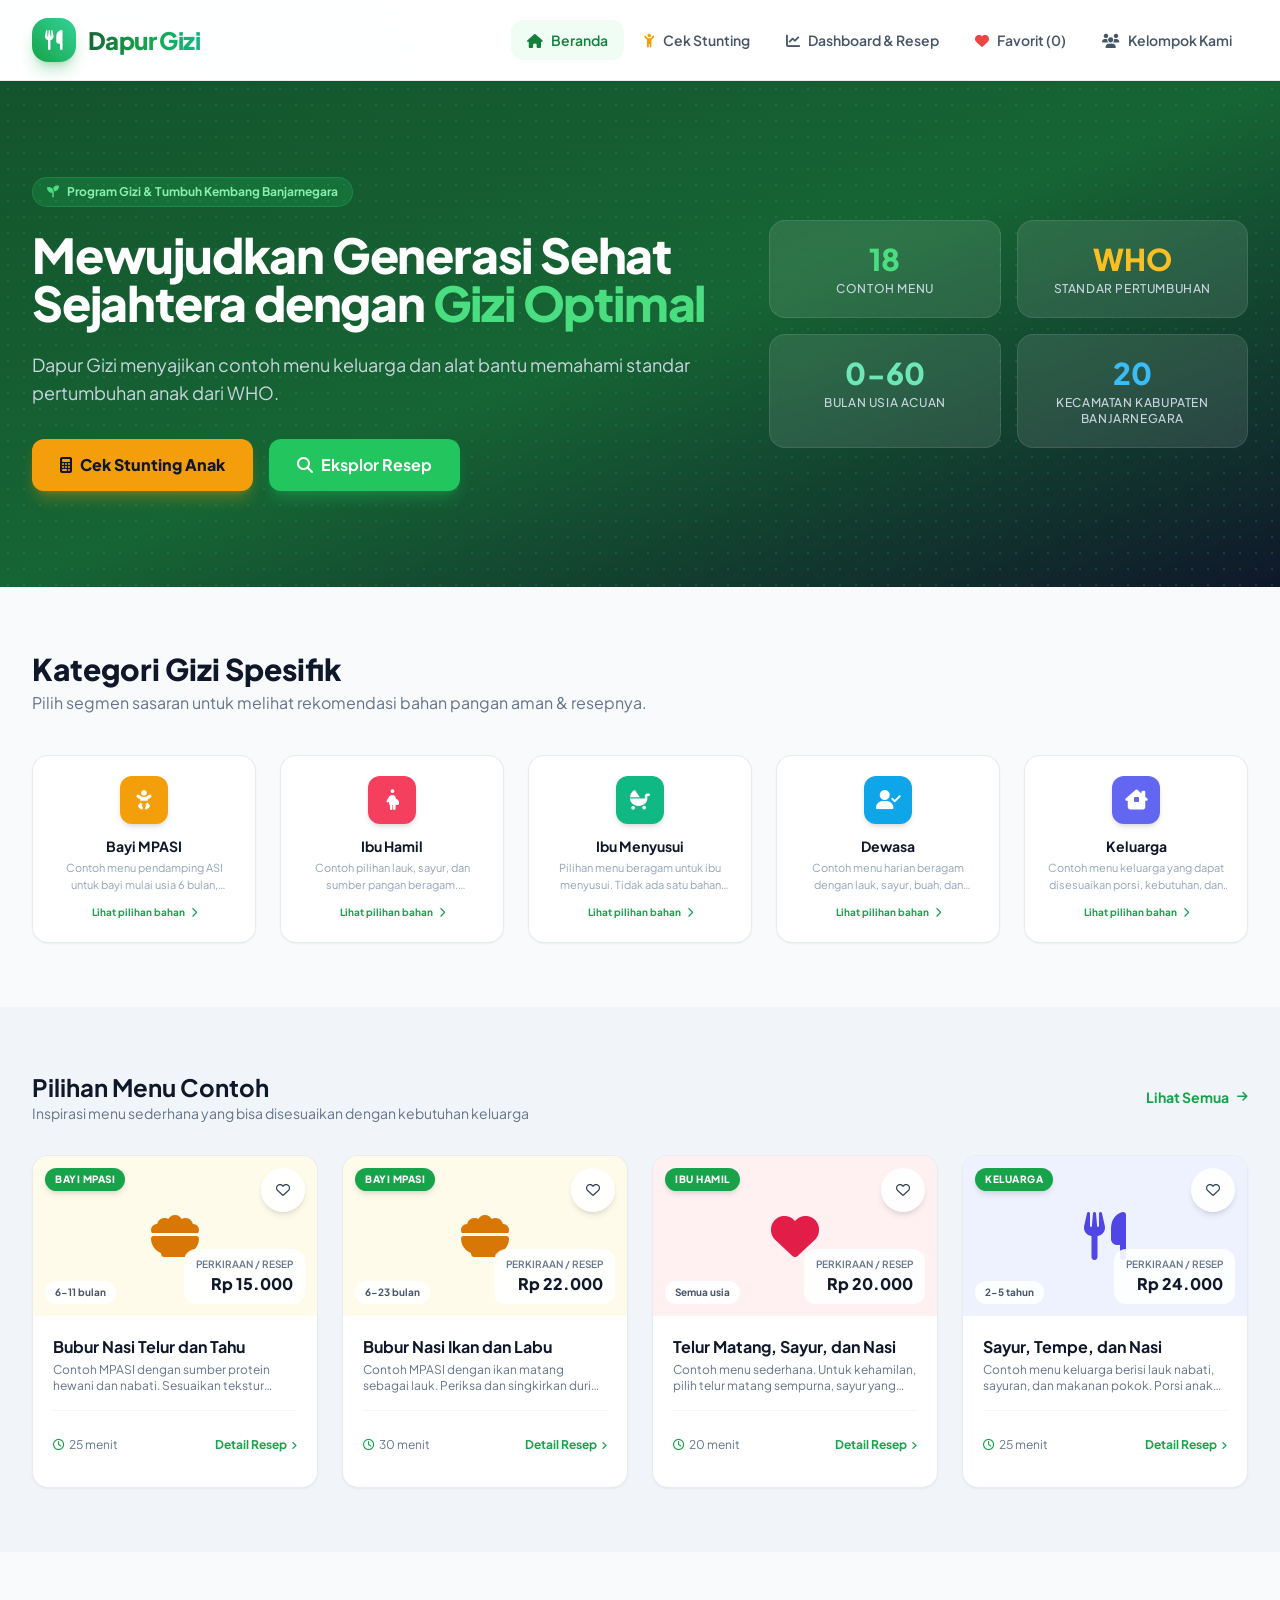
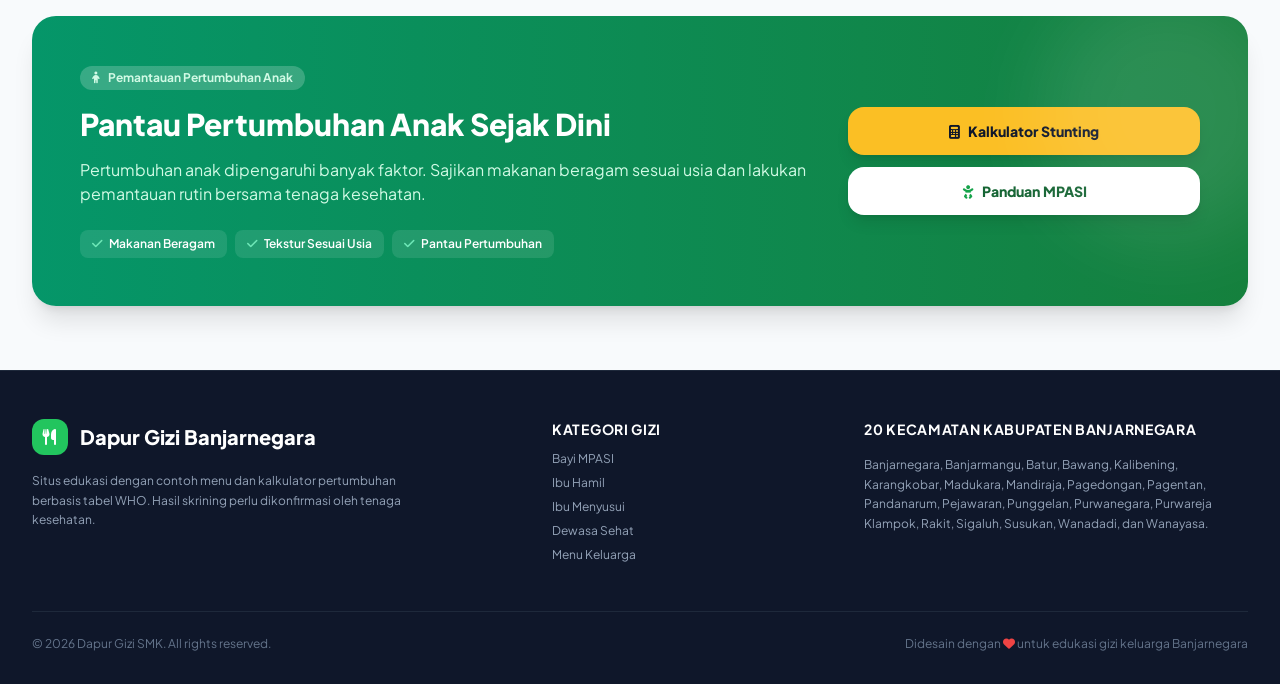
==== commit 4ff4235d: "Add files via upload" ====
--- a/index.html
+++ b/index.html
@@ -1,9 +1,11 @@
 <!DOCTYPE html>
 <html lang="id" class="scroll-smooth">
+
 <head>
     <meta charset="UTF-8">
     <meta name="viewport" content="width=device-width, initial-scale=1.0">
-    <meta name="description" content="Dapur Gizi Banjarnegara menyediakan contoh menu bergizi dan alat bantu skrining pertumbuhan anak berdasarkan standar WHO.">
+    <meta name="description"
+        content="Dapur Gizi Banjarnegara menyediakan contoh menu bergizi dan alat bantu skrining pertumbuhan anak berdasarkan standar WHO.">
     <meta name="theme-color" content="#16a34a">
     <title>Dapur Gizi - Banjarnegara</title>
 
@@ -12,99 +14,134 @@
     <link rel="stylesheet" href="./assets/fontawesome/css/all.min.css">
     <link rel="stylesheet" href="./css/custom.css">
 </head>
-<body class="bg-slate-50 text-slate-800 font-sans antialiased selection:bg-gizi-500 selection:text-white min-h-screen flex flex-col">
-<header class="sticky top-0 z-40 bg-white/90 backdrop-blur-md border-b border-slate-200/80 shadow-sm transition-all duration-200">
+
+<body
+    class="bg-slate-50 text-slate-800 font-sans antialiased selection:bg-gizi-500 selection:text-white min-h-screen flex flex-col">
+    <header
+        class="sticky top-0 z-40 bg-white/90 backdrop-blur-md border-b border-slate-200/80 shadow-sm transition-all duration-200">
         <div class="max-w-7xl mx-auto px-4 sm:px-6 lg:px-8">
             <div class="flex items-center justify-between h-20">
 
                 <!-- Logo -->
-                <div class="flex items-center space-x-3 cursor-pointer" onclick="switchTab('home')">
-                    <div class="w-11 h-11 rounded-2xl bg-gradient-to-tr from-gizi-600 to-emerald-400 flex items-center justify-center text-white shadow-lg shadow-gizi-600/30">
+                <a href="./index.html" aria-label="Dapur Gizi - Beranda"
+                    class="flex items-center space-x-3">
+                    <div
+                        class="w-11 h-11 rounded-2xl bg-gradient-to-tr from-gizi-600 to-emerald-400 flex items-center justify-center text-white shadow-lg shadow-gizi-600/30">
                         <i class="fa-solid fa-utensils text-xl"></i>
                     </div>
                     <div>
-                        <span class="text-2xl font-extrabold tracking-tight bg-gradient-to-r from-gizi-800 via-gizi-600 to-emerald-500 bg-clip-text text-transparent">Dapur Gizi</span>
-                        <span class="block text-[10px] font-semibold tracking-wider text-slate-400 uppercase">Gizi &amp; Tumbuh Kembang Banjarnegara</span>
-                    </div>
-                </div>
+                        <span
+                            class="brand-title font-extrabold tracking-tight bg-gradient-to-r from-gizi-800 via-gizi-600 to-emerald-500 bg-clip-text text-transparent">Dapur
+                            Gizi</span>
+                        <span class="brand-tagline block text-[10px] font-semibold tracking-wider text-slate-400 uppercase">Gizi &amp;
+                            Tumbuh Kembang Banjarnegara</span>
+                    </div>
+                </a>
 
                 <!-- Desktop Nav Tabs -->
-                <nav class="hidden md:flex items-center space-x-1">
-                    <a href="./dapur_gizi_application.html" id="nav-home" class="nav-btn px-4 py-2.5 rounded-xl font-semibold text-sm transition-all text-gizi-700 bg-gizi-50">
+                <nav aria-label="Navigasi utama" class="desktop-nav items-center space-x-1">
+                    <a href="./index.html" id="nav-home"
+                        data-page="home"
+                        class="nav-btn px-4 py-2.5 rounded-xl font-semibold text-sm transition-all text-gizi-700 bg-gizi-50">
                         <i class="fa-solid fa-house mr-2"></i>Beranda
                     </a>
-                    <a href="./cek-stunting.html" id="nav-stunting" class="nav-btn px-4 py-2.5 rounded-xl font-semibold text-sm transition-all text-slate-600 hover:text-gizi-600 hover:bg-slate-100">
+                    <a href="./cek-stunting.html" id="nav-stunting"
+                        data-page="stunting"
+                        class="nav-btn px-4 py-2.5 rounded-xl font-semibold text-sm transition-all text-slate-600 hover:text-gizi-600 hover:bg-slate-100">
                         <i class="fa-solid fa-child-reaching mr-2 text-amber-500"></i>Cek Stunting
                     </a>
-                    <a href="./resep.html" id="nav-dashboard" class="nav-btn px-4 py-2.5 rounded-xl font-semibold text-sm transition-all text-slate-600 hover:text-gizi-600 hover:bg-slate-100">
+                    <a href="./resep.html" id="nav-dashboard"
+                        data-page="dashboard"
+                        class="nav-btn px-4 py-2.5 rounded-xl font-semibold text-sm transition-all text-slate-600 hover:text-gizi-600 hover:bg-slate-100">
                         <i class="fa-solid fa-chart-line mr-2"></i>Dashboard & Resep
                     </a>
-                    <a href="./favorit.html" id="nav-favorites" class="nav-btn px-4 py-2.5 rounded-xl font-semibold text-sm transition-all text-slate-600 hover:text-gizi-600 hover:bg-slate-100">
+                    <a href="./favorit.html" id="nav-favorites"
+                        data-page="favorites"
+                        class="nav-btn px-4 py-2.5 rounded-xl font-semibold text-sm transition-all text-slate-600 hover:text-gizi-600 hover:bg-slate-100">
                         <i class="fa-solid fa-heart text-red-500 mr-2"></i>Favorit (<span id="fav-count">0</span>)
                     </a>
-                    <a href="./tim.html" id="nav-admin" class="nav-btn px-4 py-2.5 rounded-xl font-semibold text-sm transition-all text-slate-600 hover:text-gizi-600 hover:bg-slate-100">
+                    <a href="./tim.html" id="nav-admin"
+                        data-page="admin"
+                        class="nav-btn px-4 py-2.5 rounded-xl font-semibold text-sm transition-all text-slate-600 hover:text-gizi-600 hover:bg-slate-100">
                         <i class="fa-solid fa-users mr-2"></i>Kelompok Kami
                     </a>
                 </nav>
 
                 <!-- Mobile Header Right Actions -->
-                <div class="flex md:hidden items-center space-x-2">
-                    <a href="./cek-stunting.html" class="px-3 py-1.5 text-xs font-bold text-amber-700 bg-amber-50 border border-amber-200 rounded-xl flex items-center">
-                        <i class="fa-solid fa-child-reaching mr-1.5 text-amber-500"></i>Cek Stunting
-                    </a>
-                    <a href="./favorit.html" class="p-2.5 text-slate-600 hover:text-red-500 rounded-xl bg-slate-100 relative">
+                <div class="mobile-header-actions flex items-center space-x-2">
+                    <a href="./favorit.html"
+                        aria-label="Buka resep favorit"
+                        class="p-2.5 text-slate-600 hover:text-red-500 rounded-xl bg-slate-100 relative">
                         <i class="fa-solid fa-heart text-lg"></i>
-                        <span id="fav-count-mobile" class="absolute -top-1 -right-1 bg-red-500 text-white text-[10px] font-bold w-4 h-4 rounded-full flex items-center justify-center">0</span>
-                    </a>
-                    <button onclick="toggleMobileNav()" class="p-2.5 text-slate-700 rounded-xl bg-slate-100 hover:bg-slate-200">
+                        <span id="fav-count-mobile"
+                            class="absolute -top-1 -right-1 bg-red-500 text-white text-[10px] font-bold w-4 h-4 rounded-full flex items-center justify-center">0</span>
+                    </a>
+                    <button id="mobile-menu-toggle" type="button" aria-controls="mobile-nav-menu" aria-expanded="false"
+                        aria-label="Buka menu navigasi" onclick="toggleMobileNav()"
+                        class="p-2.5 text-slate-700 rounded-xl bg-slate-100 hover:bg-slate-200">
                         <i class="fa-solid fa-bars text-xl" id="mobile-menu-icon"></i>
                     </button>
                 </div>
             </div>
 
             <!-- Mobile Navigation Menu Dropdown -->
-            <div id="mobile-nav-menu" class="hidden md:hidden border-t border-slate-200 py-3 space-y-1">
-                <a href="./dapur_gizi_application.html" class="w-full text-left px-4 py-3 rounded-xl font-semibold text-sm text-slate-700 hover:bg-gizi-50 hover:text-gizi-600">
+            <nav id="mobile-nav-menu" aria-label="Navigasi seluler" aria-hidden="true"
+                class="mobile-nav border-t border-slate-200 py-3 space-y-1">
+                <a href="./index.html"
+                    data-page="home" class="mobile-nav-link flex w-full items-center px-4 py-3 rounded-xl font-semibold text-sm text-slate-700 hover:bg-gizi-50 hover:text-gizi-600">
                     <i class="fa-solid fa-house w-6 text-gizi-600"></i>Beranda
                 </a>
-                <a href="./cek-stunting.html" class="w-full text-left px-4 py-3 rounded-xl font-semibold text-sm text-amber-700 bg-amber-50 hover:bg-amber-100">
+                <a href="./cek-stunting.html"
+                    data-page="stunting" class="mobile-nav-link flex w-full items-center px-4 py-3 rounded-xl font-semibold text-sm text-slate-700 hover:bg-gizi-50 hover:text-gizi-600">
                     <i class="fa-solid fa-child-reaching w-6 text-amber-500"></i>Kalkulator Cek Stunting Balita
                 </a>
-                <a href="./resep.html" class="w-full text-left px-4 py-3 rounded-xl font-semibold text-sm text-slate-700 hover:bg-gizi-50 hover:text-gizi-600">
+                <a href="./resep.html"
+                    data-page="dashboard" class="mobile-nav-link flex w-full items-center px-4 py-3 rounded-xl font-semibold text-sm text-slate-700 hover:bg-gizi-50 hover:text-gizi-600">
                     <i class="fa-solid fa-chart-line w-6 text-gizi-600"></i>Dashboard & Katalog Resep
                 </a>
-                <a href="./favorit.html" class="w-full text-left px-4 py-3 rounded-xl font-semibold text-sm text-slate-700 hover:bg-gizi-50 hover:text-gizi-600">
+                <a href="./favorit.html"
+                    data-page="favorites" class="mobile-nav-link flex w-full items-center px-4 py-3 rounded-xl font-semibold text-sm text-slate-700 hover:bg-gizi-50 hover:text-gizi-600">
                     <i class="fa-solid fa-heart w-6 text-red-500"></i>Resep Favorit Saya
                 </a>
-                <a href="./tim.html" class="w-full text-left px-4 py-3 rounded-xl font-semibold text-sm text-slate-700 hover:bg-gizi-50 hover:text-gizi-600">
+                <a href="./tim.html"
+                    data-page="admin" class="mobile-nav-link flex w-full items-center px-4 py-3 rounded-xl font-semibold text-sm text-slate-700 hover:bg-gizi-50 hover:text-gizi-600">
                     <i class="fa-solid fa-users w-6 text-gizi-600"></i>Kelompok Kami
                 </a>
-            </div>
+            </nav>
         </div>
     </header>
     <main class="flex-grow">
         <section id="page-home" class="page-section">
 
             <!-- Hero Banner -->
-            <div class="relative bg-gradient-to-br from-gizi-900 via-gizi-800 to-slate-900 text-white overflow-hidden py-16 sm:py-24">
-                <div class="absolute inset-0 opacity-20 bg-[radial-gradient(#22c55e_1px,transparent_1px)] [background-size:16px_16px]"></div>
+            <div
+                class="relative bg-gradient-to-br from-gizi-900 via-gizi-800 to-slate-900 text-white overflow-hidden py-16 sm:py-24">
+                <div
+                    class="absolute inset-0 opacity-20 bg-[radial-gradient(#22c55e_1px,transparent_1px)] [background-size:16px_16px]">
+                </div>
                 <div class="max-w-7xl mx-auto px-4 sm:px-6 lg:px-8 relative z-10">
                     <div class="grid grid-cols-1 lg:grid-cols-12 gap-12 items-center">
                         <div class="lg:col-span-7 space-y-6 text-center lg:text-left">
-                            <span class="inline-flex items-center px-3.5 py-1.5 rounded-full text-xs font-bold bg-gizi-500/20 text-gizi-300 border border-gizi-500/30">
-                                <i class="fa-solid fa-seedling mr-2 text-gizi-400"></i>Program Gizi &amp; Tumbuh Kembang Banjarnegara
+                            <span
+                                class="inline-flex items-center px-3.5 py-1.5 rounded-full text-xs font-bold bg-gizi-500/20 text-gizi-300 border border-gizi-500/30">
+                                <i class="fa-solid fa-seedling mr-2 text-gizi-400"></i>Program Gizi &amp; Tumbuh Kembang
+                                Banjarnegara
                             </span>
                             <h1 class="text-3xl sm:text-5xl font-black tracking-tight leading-tight">
-                                Mewujudkan Generasi Sehat Sejahtera dengan <span class="text-gizi-400">Gizi Optimal</span>
+                                Mewujudkan Generasi Sehat Sejahtera dengan <span class="text-gizi-400">Gizi
+                                    Optimal</span>
                             </h1>
                             <p class="text-slate-300 text-base sm:text-lg leading-relaxed max-w-2xl mx-auto lg:mx-0">
-                                Dapur Gizi menyajikan contoh menu keluarga dan alat bantu memahami standar pertumbuhan anak dari WHO.
+                                Dapur Gizi menyajikan contoh menu keluarga dan alat bantu memahami standar pertumbuhan
+                                anak dari WHO.
                             </p>
                             <div class="flex flex-wrap items-center justify-center lg:justify-start gap-4 pt-2">
-                                <button onclick="switchTab('stunting')" class="px-7 py-3.5 rounded-xl bg-amber-500 hover:bg-amber-600 text-slate-900 font-extrabold shadow-lg shadow-amber-500/30 transition-all hover:-translate-y-0.5">
+                                <button onclick="switchTab('stunting')"
+                                    class="px-7 py-3.5 rounded-xl bg-amber-500 hover:bg-amber-600 text-slate-900 font-extrabold shadow-lg shadow-amber-500/30 transition-all hover:-translate-y-0.5">
                                     <i class="fa-solid fa-calculator mr-2"></i>Cek Stunting Anak
                                 </button>
-                                <button onclick="switchTab('dashboard')" class="px-7 py-3.5 rounded-xl bg-gizi-500 hover:bg-gizi-600 text-white font-bold shadow-lg shadow-gizi-500/30 transition-all hover:-translate-y-0.5">
+                                <button onclick="switchTab('dashboard')"
+                                    class="px-7 py-3.5 rounded-xl bg-gizi-500 hover:bg-gizi-600 text-white font-bold shadow-lg shadow-gizi-500/30 transition-all hover:-translate-y-0.5">
                                     <i class="fa-solid fa-magnifying-glass mr-2"></i>Eksplor Resep
                                 </button>
                             </div>
@@ -112,21 +149,29 @@
 
                         <!-- Hero Stats Cards -->
                         <div class="lg:col-span-5 grid grid-cols-2 gap-4">
-                            <div class="p-5 rounded-2xl bg-white/10 backdrop-blur-md border border-white/10 text-center">
+                            <div
+                                class="p-5 rounded-2xl bg-white/10 backdrop-blur-md border border-white/10 text-center">
                                 <div class="text-3xl font-extrabold text-gizi-400 mb-1" id="stat-recipe-count">18</div>
-                                <div class="text-xs text-slate-300 font-medium uppercase tracking-wider">Contoh Menu</div>
-                            </div>
-                            <div class="p-5 rounded-2xl bg-white/10 backdrop-blur-md border border-white/10 text-center">
+                                <div class="text-xs text-slate-300 font-medium uppercase tracking-wider">Contoh Menu
+                                </div>
+                            </div>
+                            <div
+                                class="p-5 rounded-2xl bg-white/10 backdrop-blur-md border border-white/10 text-center">
                                 <div class="text-3xl font-extrabold text-amber-400 mb-1">WHO</div>
-                                <div class="text-xs text-slate-300 font-medium uppercase tracking-wider">Standar Pertumbuhan</div>
-                            </div>
-                            <div class="p-5 rounded-2xl bg-white/10 backdrop-blur-md border border-white/10 text-center">
+                                <div class="text-xs text-slate-300 font-medium uppercase tracking-wider">Standar
+                                    Pertumbuhan</div>
+                            </div>
+                            <div
+                                class="p-5 rounded-2xl bg-white/10 backdrop-blur-md border border-white/10 text-center">
                                 <div class="text-3xl font-extrabold text-emerald-300 mb-1">0-60</div>
-                                <div class="text-xs text-slate-300 font-medium uppercase tracking-wider">Bulan Usia Acuan</div>
-                            </div>
-                            <div class="p-5 rounded-2xl bg-white/10 backdrop-blur-md border border-white/10 text-center">
+                                <div class="text-xs text-slate-300 font-medium uppercase tracking-wider">Bulan Usia
+                                    Acuan</div>
+                            </div>
+                            <div
+                                class="p-5 rounded-2xl bg-white/10 backdrop-blur-md border border-white/10 text-center">
                                 <div class="text-3xl font-extrabold text-sky-400 mb-1">20</div>
-                                <div class="text-xs text-slate-300 font-medium uppercase tracking-wider">Kecamatan Kabupaten Banjarnegara</div>
+                                <div class="text-xs text-slate-300 font-medium uppercase tracking-wider">Kecamatan
+                                    Kabupaten Banjarnegara</div>
                             </div>
                         </div>
                     </div>
@@ -138,7 +183,8 @@
                 <div class="flex flex-col md:flex-row md:items-end justify-between mb-10">
                     <div>
                         <h2 class="text-2xl sm:text-3xl font-extrabold text-slate-900">Kategori Gizi Spesifik</h2>
-                        <p class="text-slate-500 mt-1">Pilih segmen sasaran untuk melihat rekomendasi bahan pangan aman & resepnya.</p>
+                        <p class="text-slate-500 mt-1">Pilih segmen sasaran untuk melihat rekomendasi bahan pangan aman
+                            & resepnya.</p>
                     </div>
                 </div>
 
@@ -153,9 +199,11 @@
                     <div class="flex items-center justify-between mb-8">
                         <div>
                             <h2 class="text-2xl font-bold text-slate-900">Pilihan Menu Contoh</h2>
-                            <p class="text-slate-500 text-sm">Inspirasi menu sederhana yang bisa disesuaikan dengan kebutuhan keluarga</p>
-                        </div>
-                        <button onclick="switchTab('dashboard')" class="text-gizi-600 font-bold text-sm hover:underline flex items-center">
+                            <p class="text-slate-500 text-sm">Inspirasi menu sederhana yang bisa disesuaikan dengan
+                                kebutuhan keluarga</p>
+                        </div>
+                        <button onclick="switchTab('dashboard')"
+                            class="text-gizi-600 font-bold text-sm hover:underline flex items-center">
                             Lihat Semua <i class="fa-solid fa-arrow-right ml-2 text-xs"></i>
                         </button>
                     </div>
@@ -168,29 +216,39 @@
 
             <!-- Children Info Section (Edukasi Gizi & Anti Stunting Anak) -->
             <div class="max-w-7xl mx-auto px-4 sm:px-6 lg:px-8 py-16">
-                <div class="bg-gradient-to-r from-emerald-600 to-gizi-700 rounded-3xl p-8 sm:p-12 text-white shadow-xl relative overflow-hidden">
-                    <div class="absolute right-0 top-0 translate-x-12 -translate-y-8 w-64 h-64 bg-white/10 rounded-full blur-2xl pointer-events-none"></div>
+                <div
+                    class="bg-gradient-to-r from-emerald-600 to-gizi-700 rounded-3xl p-8 sm:p-12 text-white shadow-xl relative overflow-hidden">
+                    <div
+                        class="absolute right-0 top-0 translate-x-12 -translate-y-8 w-64 h-64 bg-white/10 rounded-full blur-2xl pointer-events-none">
+                    </div>
 
                     <div class="grid grid-cols-1 md:grid-cols-12 gap-8 items-center">
                         <div class="md:col-span-8 space-y-4">
-                            <span class="inline-block px-3 py-1 bg-white/20 rounded-full text-xs font-bold text-emerald-100">
+                            <span
+                                class="inline-block px-3 py-1 bg-white/20 rounded-full text-xs font-bold text-emerald-100">
                                 <i class="fa-solid fa-child mr-2"></i>Pemantauan Pertumbuhan Anak
                             </span>
                             <h3 class="text-2xl sm:text-3xl font-extrabold">Pantau Pertumbuhan Anak Sejak Dini</h3>
                             <p class="text-emerald-100 text-sm sm:text-base leading-relaxed">
-                                Pertumbuhan anak dipengaruhi banyak faktor. Sajikan makanan beragam sesuai usia dan lakukan pemantauan rutin bersama tenaga kesehatan.
+                                Pertumbuhan anak dipengaruhi banyak faktor. Sajikan makanan beragam sesuai usia dan
+                                lakukan pemantauan rutin bersama tenaga kesehatan.
                             </p>
                             <div class="flex flex-wrap gap-2 pt-2">
-                                <span class="px-3 py-1.5 rounded-lg bg-white/10 text-xs font-semibold">                                <i class="fa-solid fa-check text-emerald-300 mr-1.5"></i>Makanan Beragam</span>
-                                <span class="px-3 py-1.5 rounded-lg bg-white/10 text-xs font-semibold">                                <i class="fa-solid fa-check text-emerald-300 mr-1.5"></i>Tekstur Sesuai Usia</span>
-                                <span class="px-3 py-1.5 rounded-lg bg-white/10 text-xs font-semibold">                                <i class="fa-solid fa-check text-emerald-300 mr-1.5"></i>Pantau Pertumbuhan</span>
+                                <span class="px-3 py-1.5 rounded-lg bg-white/10 text-xs font-semibold"> <i
+                                        class="fa-solid fa-check text-emerald-300 mr-1.5"></i>Makanan Beragam</span>
+                                <span class="px-3 py-1.5 rounded-lg bg-white/10 text-xs font-semibold"> <i
+                                        class="fa-solid fa-check text-emerald-300 mr-1.5"></i>Tekstur Sesuai Usia</span>
+                                <span class="px-3 py-1.5 rounded-lg bg-white/10 text-xs font-semibold"> <i
+                                        class="fa-solid fa-check text-emerald-300 mr-1.5"></i>Pantau Pertumbuhan</span>
                             </div>
                         </div>
                         <div class="md:col-span-4 flex flex-col gap-3 justify-center">
-                            <button onclick="switchTab('stunting')" class="w-full sm:w-auto px-6 py-3.5 rounded-2xl bg-amber-400 text-slate-900 font-extrabold shadow-lg hover:bg-amber-300 transition-all text-center text-sm">
+                            <button onclick="switchTab('stunting')"
+                                class="w-full sm:w-auto px-6 py-3.5 rounded-2xl bg-amber-400 text-slate-900 font-extrabold shadow-lg hover:bg-amber-300 transition-all text-center text-sm">
                                 <i class="fa-solid fa-calculator mr-2"></i>Kalkulator Stunting
                             </button>
-                            <button onclick="openCategoryModal('bayi MPASI')" class="w-full sm:w-auto px-6 py-3.5 rounded-2xl bg-white text-gizi-800 font-extrabold shadow-lg hover:bg-emerald-50 transition-all text-center text-sm">
+                            <button onclick="openCategoryModal('bayi MPASI')"
+                                class="w-full sm:w-auto px-6 py-3.5 rounded-2xl bg-white text-gizi-800 font-extrabold shadow-lg hover:bg-emerald-50 transition-all text-center text-sm">
                                 <i class="fa-solid fa-baby mr-2 text-gizi-600"></i>Panduan MPASI
                             </button>
                         </div>
@@ -200,28 +258,35 @@
         </section>
     </main>
     <!-- RECIPE DETAIL MODAL POPUP -->
-    <div id="recipe-modal" role="dialog" aria-modal="true" aria-hidden="true" aria-labelledby="modal-recipe-title" tabindex="-1" onclick="handleModalBackdrop(event, 'recipe-modal')" class="popup-overlay fixed inset-0 z-50 hidden bg-slate-900/60 backdrop-blur-sm flex items-center justify-center p-4 sm:p-6 overflow-y-auto">
-        <div class="popup-panel bg-white rounded-3xl max-w-2xl w-full max-h-[90vh] overflow-y-auto shadow-2xl border border-slate-100 transform transition-all relative" tabindex="-1">
+    <div id="recipe-modal" role="dialog" aria-modal="true" aria-hidden="true" aria-labelledby="modal-recipe-title"
+        tabindex="-1" onclick="handleModalBackdrop(event, 'recipe-modal')"
+        class="popup-overlay fixed inset-0 z-50 hidden bg-slate-900/60 backdrop-blur-sm flex items-center justify-center p-4 sm:p-6 overflow-y-auto">
+        <div class="popup-panel bg-white rounded-3xl max-w-2xl w-full max-h-[90vh] overflow-y-auto shadow-2xl border border-slate-100 transform transition-all relative"
+            tabindex="-1">
 
             <!-- Close Button -->
-            <button aria-label="Tutup detail resep" onclick="closeModal('recipe-modal')" class="absolute top-4 right-4 z-10 w-9 h-9 bg-black/40 hover:bg-black/60 text-white rounded-full flex items-center justify-center backdrop-blur-md transition-all">
+            <button aria-label="Tutup detail resep" onclick="closeModal('recipe-modal')"
+                class="absolute top-4 right-4 z-10 w-11 h-11 bg-black/40 hover:bg-black/60 text-white rounded-full flex items-center justify-center backdrop-blur-md transition-all">
                 <i class="fa-solid fa-xmark"></i>
             </button>
 
             <!-- Modal Content Header -->
             <div class="relative h-64 sm:h-72 w-full">
-                <div id="modal-recipe-visual" class="relative flex h-64 w-full items-center justify-center bg-gizi-50 sm:h-72">
-                    <i id="modal-recipe-icon" class="fa-solid fa-utensils text-6xl text-gizi-600" aria-hidden="true"></i>
+                <div id="modal-recipe-visual"
+                    class="relative flex h-64 w-full items-center justify-center bg-gizi-50 sm:h-72">
+                    <i id="modal-recipe-icon" class="fa-solid fa-utensils text-6xl text-gizi-600"
+                        aria-hidden="true"></i>
                 </div>
                 <div class="absolute inset-0 bg-gradient-to-t from-slate-900/70 via-transparent to-transparent"></div>
 
                 <!-- Recipe cost estimate -->
-                <div class="absolute bottom-4 left-4 right-4 flex justify-between items-end">
-                    <div>
-                        <span id="modal-recipe-cat" class="px-3 py-1 rounded-full text-[10px] font-extrabold uppercase tracking-wider bg-gizi-500 text-white shadow-md"></span>
+                <div class="recipe-modal-summary absolute bottom-4 left-4 right-4 flex justify-between items-end">
+                    <div>
+                        <span id="modal-recipe-cat"
+                            class="px-3 py-1 rounded-full text-[10px] font-extrabold uppercase tracking-wider bg-gizi-500 text-white shadow-md"></span>
                         <h2 id="modal-recipe-title" class="text-2xl font-black text-white mt-1"></h2>
                     </div>
-                    <div class="text-right">
+                    <div class="recipe-modal-cost text-right">
                         <div class="text-xs text-slate-200 font-medium">Perkiraan biaya per resep</div>
                         <div id="modal-recipe-price" class="text-2xl price-text-outline"></div>
                         <div class="text-[9px] text-slate-200">Harga contoh; cek harga setempat.</div>
@@ -259,9 +324,11 @@
                 <!-- Unified Ingredients List -->
                 <div>
                     <h3 class="font-bold text-slate-900 text-sm uppercase tracking-wider mb-3 flex items-center">
-                        <i class="fa-solid fa-basket-shopping text-gizi-600 mr-2"></i>Bahan-bahan (Satuan Baku: gram, ml, porsi)
+                        <i class="fa-solid fa-basket-shopping text-gizi-600 mr-2"></i>Bahan-bahan (Satuan Baku: gram,
+                        ml, porsi)
                     </h3>
-                    <ul id="modal-recipe-ingredients" class="grid grid-cols-1 sm:grid-cols-2 gap-2 text-sm text-slate-700">
+                    <ul id="modal-recipe-ingredients"
+                        class="grid grid-cols-1 sm:grid-cols-2 gap-2 text-sm text-slate-700">
                         <!-- Ingredients list -->
                     </ul>
                 </div>
@@ -278,11 +345,13 @@
 
                 <!-- Footer Action Buttons -->
                 <div class="pt-4 border-t border-slate-100 flex items-center justify-between">
-                    <button id="modal-fav-btn" onclick="" class="px-5 py-2.5 rounded-xl border border-slate-200 text-sm font-bold flex items-center space-x-2 text-slate-700 hover:bg-slate-50">
+                    <button id="modal-fav-btn" onclick=""
+                        class="touch-target px-5 py-2.5 rounded-xl border border-slate-200 text-sm font-bold flex items-center space-x-2 text-slate-700 hover:bg-slate-50">
                         <i class="fa-regular fa-heart text-red-500"></i>
                         <span id="modal-fav-text">Simpan Favorit</span>
                     </button>
-                    <button onclick="closeModal('recipe-modal')" class="px-6 py-2.5 rounded-xl bg-slate-900 text-white font-bold text-sm hover:bg-slate-800">
+                    <button onclick="closeModal('recipe-modal')"
+                        class="touch-target px-6 py-2.5 rounded-xl bg-slate-900 text-white font-bold text-sm hover:bg-slate-800">
                         Tutup
                     </button>
                 </div>
@@ -293,15 +362,21 @@
     </div>
 
     <!-- CATEGORY SAFE FOOD MODAL POPUP -->
-    <div id="category-modal" role="dialog" aria-modal="true" aria-hidden="true" aria-labelledby="modal-cat-title" tabindex="-1" onclick="handleModalBackdrop(event, 'category-modal')" class="popup-overlay fixed inset-0 z-50 hidden bg-slate-900/60 backdrop-blur-sm flex items-center justify-center p-4 overflow-y-auto">
-        <div class="popup-panel bg-white rounded-3xl max-w-xl w-full p-6 sm:p-8 shadow-2xl border border-slate-100 relative" tabindex="-1">
-
-            <button aria-label="Tutup pilihan kategori" onclick="closeModal('category-modal')" class="absolute top-4 right-4 w-8 h-8 bg-slate-100 text-slate-500 hover:text-slate-800 rounded-full flex items-center justify-center">
+    <div id="category-modal" role="dialog" aria-modal="true" aria-hidden="true" aria-labelledby="modal-cat-title"
+        tabindex="-1" onclick="handleModalBackdrop(event, 'category-modal')"
+        class="popup-overlay fixed inset-0 z-50 hidden bg-slate-900/60 backdrop-blur-sm flex items-center justify-center p-4 overflow-y-auto">
+        <div class="popup-panel bg-white rounded-3xl max-w-xl w-full p-6 sm:p-8 shadow-2xl border border-slate-100 relative"
+            tabindex="-1">
+
+            <button aria-label="Tutup pilihan kategori" onclick="closeModal('category-modal')"
+                class="absolute top-4 right-4 w-8 h-8 bg-slate-100 text-slate-500 hover:text-slate-800 rounded-full flex items-center justify-center">
                 <i class="fa-solid fa-xmark"></i>
             </button>
 
             <div class="flex items-center space-x-3 mb-4">
-                <div id="modal-cat-icon" class="w-12 h-12 rounded-2xl bg-gizi-100 text-gizi-700 flex items-center justify-center text-xl font-bold"></div>
+                <div id="modal-cat-icon"
+                    class="w-12 h-12 rounded-2xl bg-gizi-100 text-gizi-700 flex items-center justify-center text-xl font-bold">
+                </div>
                 <div>
                     <h3 id="modal-cat-title" class="text-xl font-black text-slate-900 capitalize"></h3>
                     <span class="text-xs text-emerald-600 font-semibold">Contoh pilihan bahan pangan</span>
@@ -312,14 +387,16 @@
 
             <!-- Bullet / Bulet-bulet Food List -->
             <div class="mb-6">
-                <h4 class="text-xs font-bold uppercase tracking-wider text-slate-700 mb-3">Contoh bahan pangan yang dapat dipilih:</h4>
+                <h4 class="text-xs font-bold uppercase tracking-wider text-slate-700 mb-3">Contoh bahan pangan yang
+                    dapat dipilih:</h4>
                 <div id="modal-cat-bullets" class="space-y-2">
                     <!-- Dynamic bullet pills -->
                 </div>
             </div>
 
             <div class="flex justify-end gap-3 pt-4 border-t border-slate-100">
-                <button onclick="closeModal('category-modal'); viewCategoryRecipes();" class="px-5 py-2.5 bg-gizi-600 text-white font-bold text-xs rounded-xl hover:bg-gizi-700">
+                <button onclick="closeModal('category-modal'); viewCategoryRecipes();"
+                    class="px-5 py-2.5 bg-gizi-600 text-white font-bold text-xs rounded-xl hover:bg-gizi-700">
                     Lihat Resep Kategori Ini
                 </button>
             </div>
@@ -327,7 +404,7 @@
     </div>
 
     <!-- FOOTER -->
-<footer class="bg-slate-900 text-slate-300 pt-12 pb-8 border-t border-slate-800">
+    <footer class="bg-slate-900 text-slate-300 pt-12 pb-8 border-t border-slate-800">
         <div class="max-w-7xl mx-auto px-4 sm:px-6 lg:px-8">
             <div class="grid grid-cols-1 md:grid-cols-12 gap-8 pb-12 border-b border-slate-800">
 
@@ -339,35 +416,46 @@
                         <span class="text-xl font-extrabold text-white">Dapur Gizi Banjarnegara</span>
                     </div>
                     <p class="text-xs text-slate-400 leading-relaxed max-w-sm">
-                        Situs edukasi dengan contoh menu dan kalkulator pertumbuhan berbasis tabel WHO. Hasil skrining perlu dikonfirmasi oleh tenaga kesehatan.
+                        Situs edukasi dengan contoh menu dan kalkulator pertumbuhan berbasis tabel WHO. Hasil skrining
+                        perlu dikonfirmasi oleh tenaga kesehatan.
                     </p>
                 </div>
 
                 <div class="md:col-span-3 space-y-3">
                     <h4 class="text-sm font-bold text-white uppercase tracking-wider">Kategori Gizi</h4>
                     <ul class="space-y-2 text-xs text-slate-400">
-                        <li><a href="javascript:void(0)" onclick="openCategoryModal('bayi MPASI')" class="hover:text-gizi-400">Bayi MPASI</a></li>
-                        <li><a href="javascript:void(0)" onclick="openCategoryModal('ibu hamil')" class="hover:text-gizi-400">Ibu Hamil</a></li>
-                        <li><a href="javascript:void(0)" onclick="openCategoryModal('menyusui')" class="hover:text-gizi-400">Ibu Menyusui</a></li>
-                        <li><a href="javascript:void(0)" onclick="openCategoryModal('dewasa')" class="hover:text-gizi-400">Dewasa Sehat</a></li>
-                        <li><a href="javascript:void(0)" onclick="openCategoryModal('keluarga')" class="hover:text-gizi-400">Menu Keluarga</a></li>
+                        <li><a href="javascript:void(0)" onclick="openCategoryModal('bayi MPASI')"
+                                class="hover:text-gizi-400">Bayi MPASI</a></li>
+                        <li><a href="javascript:void(0)" onclick="openCategoryModal('ibu hamil')"
+                                class="hover:text-gizi-400">Ibu Hamil</a></li>
+                        <li><a href="javascript:void(0)" onclick="openCategoryModal('menyusui')"
+                                class="hover:text-gizi-400">Ibu Menyusui</a></li>
+                        <li><a href="javascript:void(0)" onclick="openCategoryModal('dewasa')"
+                                class="hover:text-gizi-400">Dewasa Sehat</a></li>
+                        <li><a href="javascript:void(0)" onclick="openCategoryModal('keluarga')"
+                                class="hover:text-gizi-400">Menu Keluarga</a></li>
                     </ul>
                 </div>
 
                 <div class="md:col-span-4 space-y-3">
-                    <h4 class="text-sm font-bold text-white uppercase tracking-wider">20 Kecamatan Kabupaten Banjarnegara</h4>
-                    <p class="pt-1 text-xs leading-relaxed text-slate-400">Banjarnegara, Banjarmangu, Batur, Bawang, Kalibening, Karangkobar, Madukara, Mandiraja, Pagedongan, Pagentan, Pandanarum, Pejawaran, Punggelan, Purwanegara, Purwareja Klampok, Rakit, Sigaluh, Susukan, Wanadadi, dan Wanayasa.</p>
+                    <h4 class="text-sm font-bold text-white uppercase tracking-wider">20 Kecamatan Kabupaten
+                        Banjarnegara</h4>
+                    <p class="pt-1 text-xs leading-relaxed text-slate-400">Banjarnegara, Banjarmangu, Batur, Bawang,
+                        Kalibening, Karangkobar, Madukara, Mandiraja, Pagedongan, Pagentan, Pandanarum, Pejawaran,
+                        Punggelan, Purwanegara, Purwareja Klampok, Rakit, Sigaluh, Susukan, Wanadadi, dan Wanayasa.</p>
                 </div>
 
             </div>
 
             <div class="pt-6 flex flex-col sm:flex-row items-center justify-between text-xs text-slate-500">
                 <p>&copy; 2026 Dapur Gizi SMK. All rights reserved.</p>
-                <p class="mt-2 sm:mt-0">Didesain dengan <i class="fa-solid fa-heart text-red-500"></i> untuk edukasi gizi keluarga Banjarnegara</p>
+                <p class="mt-2 sm:mt-0">Didesain dengan <i class="fa-solid fa-heart text-red-500"></i> untuk edukasi
+                    gizi keluarga Banjarnegara</p>
             </div>
         </div>
     </footer>
     <script src="./js/growth-reference.js"></script>
     <script src="./js/app.js"></script>
 </body>
-</html>
+
+</html>
--- a/css/custom.css
+++ b/css/custom.css
@@ -19,10 +19,82 @@
 }
 
 body {
-    min-width: 320px;
     background:
         radial-gradient(circle at 8% 8%, rgba(34, 197, 94, 0.06), transparent 24rem),
         #f8fafc;
+}
+
+.brand-title {
+    font-size: 1.25rem;
+}
+
+.brand-tagline {
+    display: none;
+}
+
+.desktop-nav {
+    display: none;
+}
+
+.mobile-nav {
+    display: none;
+}
+
+.mobile-nav.is-open {
+    display: block;
+}
+
+.category-choice {
+    min-height: 44px;
+}
+
+.touch-target {
+    min-height: 44px;
+}
+
+@media (max-width: 480px) {
+    #recipe-modal .recipe-modal-summary {
+        display: grid;
+        grid-template-columns: minmax(0, 1fr);
+        gap: 0.375rem;
+        align-items: end;
+    }
+
+    #recipe-modal .recipe-modal-summary h2 {
+        max-width: 100%;
+        font-size: 1.25rem;
+        line-height: 1.3;
+    }
+
+    #recipe-modal .recipe-modal-cost {
+        text-align: left;
+    }
+
+    #recipe-modal .recipe-modal-cost > :nth-child(2) {
+        font-size: 1.25rem;
+    }
+}
+
+@media (min-width: 640px) {
+    .brand-title {
+        font-size: 1.5rem;
+    }
+
+    .brand-tagline {
+        display: block;
+    }
+}
+
+@media (min-width: 1280px) {
+    .desktop-nav {
+        display: flex;
+    }
+
+    .mobile-header-actions,
+    .mobile-nav,
+    .brand-tagline {
+        display: none;
+    }
 }
 
 button,
@@ -57,23 +129,13 @@
     font-weight: 800;
 }
 
-::-webkit-scrollbar {
-    width: 8px;
-    height: 8px;
+html {
+    scrollbar-width: none;
+    -ms-overflow-style: none;
 }
 
-::-webkit-scrollbar-track {
-    background: #f1f5f9;
-}
-
-::-webkit-scrollbar-thumb {
-    background: #cbd5e1;
-    border: 2px solid #f1f5f9;
-    border-radius: 9999px;
-}
-
-::-webkit-scrollbar-thumb:hover {
-    background: #94a3b8;
+html::-webkit-scrollbar {
+    display: none;
 }
 
 .glass-card {
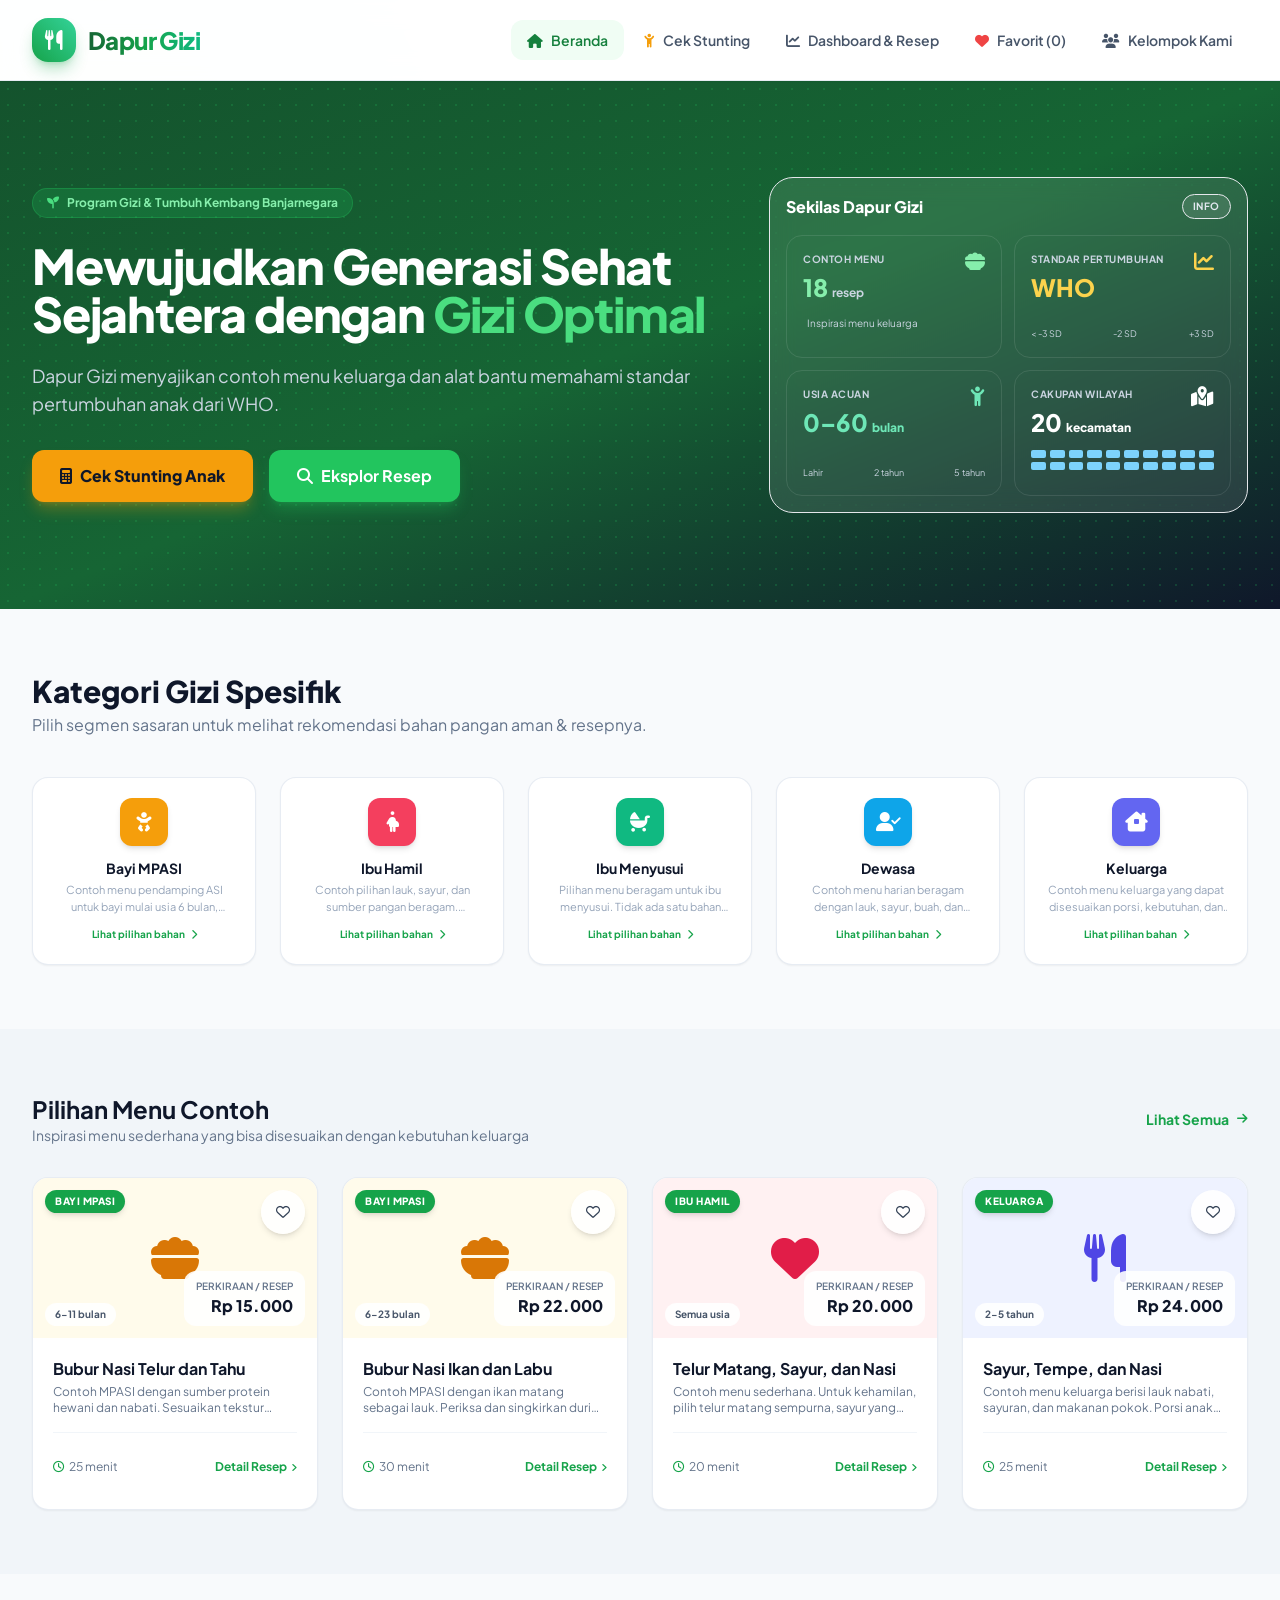
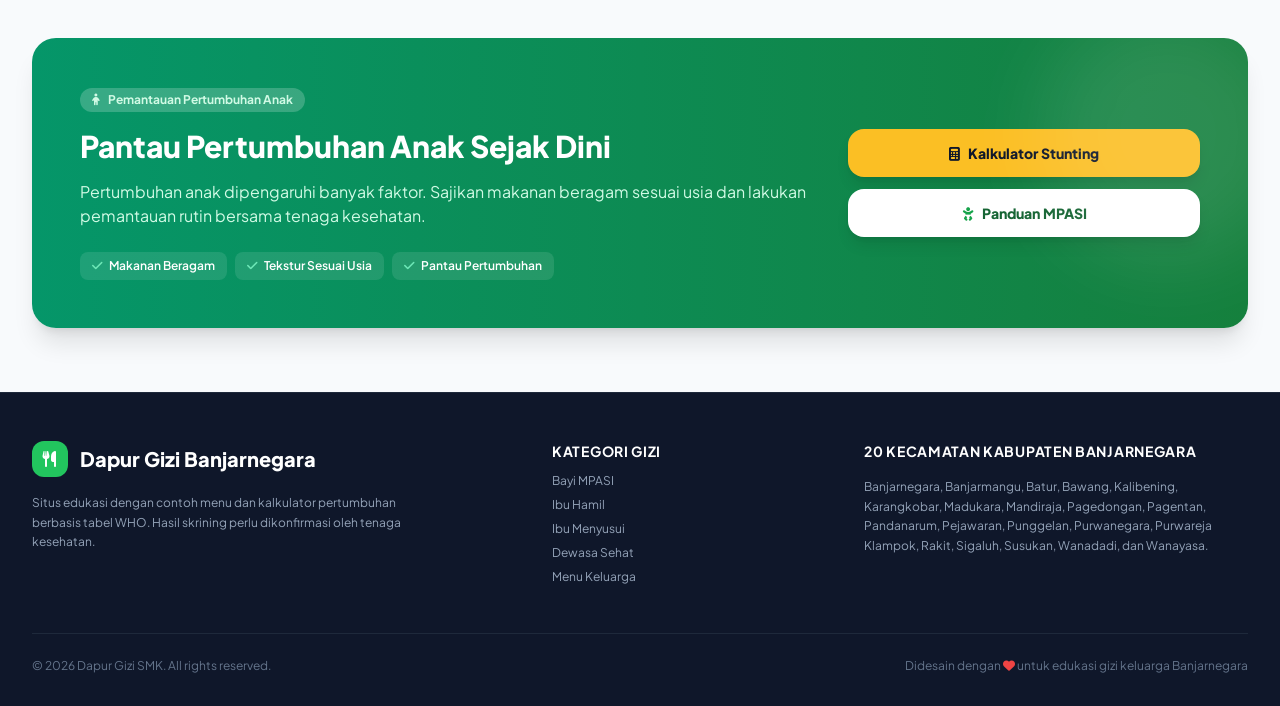
==== commit ee3532ee: "Add files via upload" ====
--- a/index.html
+++ b/index.html
@@ -42,7 +42,7 @@
                 <nav aria-label="Navigasi utama" class="desktop-nav items-center space-x-1">
                     <a href="./index.html" id="nav-home"
                         data-page="home"
-                        class="nav-btn px-4 py-2.5 rounded-xl font-semibold text-sm transition-all text-gizi-700 bg-gizi-50">
+                        class="nav-btn px-4 py-2.5 rounded-xl font-semibold text-sm transition-all text-slate-600 hover:text-gizi-600 hover:bg-slate-100">
                         <i class="fa-solid fa-house mr-2"></i>Beranda
                     </a>
                     <a href="./cek-stunting.html" id="nav-stunting"
@@ -147,33 +147,90 @@
                             </div>
                         </div>
 
-                        <!-- Hero Stats Cards -->
-                        <div class="lg:col-span-5 grid grid-cols-2 gap-4">
-                            <div
-                                class="p-5 rounded-2xl bg-white/10 backdrop-blur-md border border-white/10 text-center">
-                                <div class="text-3xl font-extrabold text-gizi-400 mb-1" id="stat-recipe-count">18</div>
-                                <div class="text-xs text-slate-300 font-medium uppercase tracking-wider">Contoh Menu
-                                </div>
+                        <!-- Informational infographic (not interactive) -->
+                        <section aria-label="Ringkasan informasi Dapur Gizi"
+                            class="home-infographic lg:col-span-5 rounded-3xl border border-white/15 bg-white/10 p-4 sm:p-5 backdrop-blur-md">
+                            <div class="mb-4 flex items-center justify-between gap-3">
+                                <h2 class="text-sm font-extrabold text-white sm:text-base">Sekilas Dapur Gizi</h2>
+                                <span class="rounded-full border border-white/20 bg-white/10 px-2.5 py-1 text-[10px] font-bold uppercase tracking-wider text-slate-200">
+                                    Info
+                                </span>
                             </div>
-                            <div
-                                class="p-5 rounded-2xl bg-white/10 backdrop-blur-md border border-white/10 text-center">
-                                <div class="text-3xl font-extrabold text-amber-400 mb-1">WHO</div>
-                                <div class="text-xs text-slate-300 font-medium uppercase tracking-wider">Standar
-                                    Pertumbuhan</div>
+                            <div class="home-infographic-grid">
+                                <article aria-label="Contoh menu resep"
+                                    class="infographic-card rounded-2xl border border-white/10 bg-slate-950/25 p-4">
+                                    <div class="flex items-start justify-between gap-2">
+                                        <div>
+                                            <p class="text-[10px] font-bold uppercase tracking-wider text-slate-300">Contoh menu</p>
+                                            <p class="mt-1 text-2xl font-black text-gizi-300">
+                                                <span id="stat-recipe-count">18</span>
+                                                <span class="text-xs font-bold text-slate-300">resep</span>
+                                            </p>
+                                        </div>
+                                        <i class="fa-solid fa-bowl-food text-xl text-gizi-300" aria-hidden="true"></i>
+                                    </div>
+                                    <div class="recipe-chart mt-3 flex h-5 items-end gap-1" aria-hidden="true">
+                                        <span class="h-2 w-2 rounded-t bg-gizi-300/60"></span>
+                                        <span class="h-3 w-2 rounded-t bg-gizi-300/70"></span>
+                                        <span class="h-4 w-2 rounded-t bg-gizi-300/80"></span>
+                                        <span class="h-5 w-2 rounded-t bg-gizi-300"></span>
+                                        <span class="ml-1 self-center text-[10px] text-slate-300">Inspirasi menu keluarga</span>
+                                    </div>
+                                </article>
+
+                                <article aria-label="Standar pertumbuhan WHO"
+                                    class="infographic-card rounded-2xl border border-white/10 bg-slate-950/25 p-4">
+                                    <div class="flex items-start justify-between gap-2">
+                                        <div>
+                                            <p class="text-[10px] font-bold uppercase tracking-wider text-slate-300">Standar pertumbuhan</p>
+                                            <p class="mt-1 text-2xl font-black text-amber-300">WHO</p>
+                                        </div>
+                                        <i class="fa-solid fa-chart-line text-xl text-amber-300" aria-hidden="true"></i>
+                                    </div>
+                                    <div class="zscore-chart mt-3" role="img" aria-label="Contoh rentang z-score: sangat pendek di bawah minus 3, pendek dari minus 3 hingga kurang dari minus 2, dan rentang normal dari minus 2 hingga plus 3">
+                                        <div class="flex h-2 overflow-hidden rounded-full">
+                                            <span class="zscore-segment w-1/4 bg-red-400"></span>
+                                            <span class="zscore-segment w-1/5 bg-amber-300"></span>
+                                            <span class="zscore-segment flex-1 bg-emerald-300"></span>
+                                        </div>
+                                        <div class="mt-1 flex justify-between text-[9px] text-slate-300">
+                                            <span>&lt; -3 SD</span><span>-2 SD</span><span>+3 SD</span>
+                                        </div>
+                                    </div>
+                                </article>
+
+                                <article aria-label="Rentang usia acuan nol sampai enam puluh bulan"
+                                    class="infographic-card rounded-2xl border border-white/10 bg-slate-950/25 p-4">
+                                    <div class="flex items-start justify-between gap-2">
+                                        <div>
+                                            <p class="text-[10px] font-bold uppercase tracking-wider text-slate-300">Usia acuan</p>
+                                            <p class="mt-1 text-2xl font-black text-emerald-300">0–60 <span class="text-xs">bulan</span></p>
+                                        </div>
+                                        <i class="fa-solid fa-child-reaching text-xl text-emerald-300" aria-hidden="true"></i>
+                                    </div>
+                                    <div class="age-chart relative mt-4 h-2 rounded-full bg-white/15" role="img" aria-label="Rentang pemantauan usia dari lahir sampai lima tahun, dengan penanda usia dua tahun">
+                                        <span class="age-chart-fill absolute inset-y-0 left-0 w-full rounded-full bg-emerald-300/80"></span>
+                                        <span class="age-chart-marker absolute -top-1 left-2/5 h-4 w-1 rounded-full bg-white"></span>
+                                    </div>
+                                    <div class="mt-1 flex justify-between text-[9px] text-slate-300">
+                                        <span>Lahir</span><span>2 tahun</span><span>5 tahun</span>
+                                    </div>
+                                </article>
+
+                                <article aria-label="Wilayah cakupan dua puluh kecamatan Banjarnegara"
+                                    class="infographic-card rounded-2xl border border-white/10 bg-slate-950/25 p-4">
+                                    <div class="flex items-start justify-between gap-2">
+                                        <div>
+                                            <p class="text-[10px] font-bold uppercase tracking-wider text-slate-300">Cakupan wilayah</p>
+                                            <p class="mt-1 text-2xl font-black text-sky-300">20 <span class="text-xs">kecamatan</span></p>
+                                        </div>
+                                        <i class="fa-solid fa-map-location-dot text-xl text-sky-300" aria-hidden="true"></i>
+                                    </div>
+                                    <div class="district-dot-grid mt-3" role="group" aria-label="Cakupan 20 kecamatan Kabupaten Banjarnegara">
+                                    </div>
+                                </article>
                             </div>
-                            <div
-                                class="p-5 rounded-2xl bg-white/10 backdrop-blur-md border border-white/10 text-center">
-                                <div class="text-3xl font-extrabold text-emerald-300 mb-1">0-60</div>
-                                <div class="text-xs text-slate-300 font-medium uppercase tracking-wider">Bulan Usia
-                                    Acuan</div>
-                            </div>
-                            <div
-                                class="p-5 rounded-2xl bg-white/10 backdrop-blur-md border border-white/10 text-center">
-                                <div class="text-3xl font-extrabold text-sky-400 mb-1">20</div>
-                                <div class="text-xs text-slate-300 font-medium uppercase tracking-wider">Kecamatan
-                                    Kabupaten Banjarnegara</div>
-                            </div>
-                        </div>
+                        </section>
                     </div>
                 </div>
             </div>
--- a/css/custom.css
+++ b/css/custom.css
@@ -19,6 +19,7 @@
 }
 
 body {
+    min-width: 0;
     background:
         radial-gradient(circle at 8% 8%, rgba(34, 197, 94, 0.06), transparent 24rem),
         #f8fafc;
@@ -50,6 +51,261 @@
 
 .touch-target {
     min-height: 44px;
+}
+
+.mobile-header-actions > a,
+.mobile-header-actions > button {
+    min-width: 44px;
+    min-height: 44px;
+}
+
+.district-dot-grid {
+    display: grid;
+    grid-template-columns: repeat(10, minmax(0, 1fr));
+    gap: 0.25rem;
+}
+
+.home-infographic {
+    container-type: inline-size;
+}
+
+.home-infographic-grid {
+    display: grid;
+    grid-template-columns: minmax(0, 1fr);
+    gap: 0.75rem;
+}
+
+.infographic-card {
+    min-width: 0;
+    transition:
+        transform 180ms ease,
+        border-color 180ms ease,
+        background-color 180ms ease,
+        box-shadow 180ms ease;
+}
+
+.infographic-card:hover {
+    transform: translateY(-3px);
+    border-color: rgba(255, 255, 255, 0.3);
+    background-color: rgba(2, 6, 23, 0.42);
+    box-shadow: 0 12px 24px rgba(2, 6, 23, 0.18);
+}
+
+.recipe-chart > span {
+    transform-origin: bottom;
+    transition: transform 180ms ease, opacity 180ms ease;
+}
+
+.infographic-card:hover .recipe-chart > span {
+    transform: scaleY(1.2);
+}
+
+.zscore-segment {
+    transition: filter 180ms ease, transform 180ms ease;
+    transform-origin: center;
+}
+
+.infographic-card:hover .zscore-segment {
+    filter: brightness(1.15);
+    transform: scaleY(1.35);
+}
+
+.age-chart-fill,
+.age-chart-marker {
+    transition: transform 180ms ease, filter 180ms ease;
+}
+
+.infographic-card:hover .age-chart-fill {
+    filter: brightness(1.15);
+}
+
+.infographic-card:hover .age-chart-marker {
+    transform: scaleY(1.25);
+}
+
+.district-dot {
+    position: relative;
+    display: block;
+    height: 0.5rem;
+    border-radius: 0.125rem;
+    background-color: #7dd3fc;
+    cursor: help;
+    transition:
+        transform 160ms ease,
+        background-color 160ms ease,
+        box-shadow 160ms ease;
+}
+
+.district-dot:hover,
+.district-dot:focus,
+.district-dot:focus-visible {
+    z-index: 2;
+    transform: scale(1.25);
+    background-color: #bae6fd;
+    box-shadow: 0 0 0 2px rgba(125, 211, 252, 0.3);
+    outline: none;
+}
+
+.district-dot::after {
+    position: absolute;
+    z-index: 5;
+    bottom: calc(100% + 0.5rem);
+    left: 50%;
+    width: max-content;
+    max-width: min(12rem, 70vw);
+    padding: 0.375rem 0.625rem;
+    border: 1px solid rgba(255, 255, 255, 0.12);
+    border-radius: 0.5rem;
+    background: #0f172a;
+    color: #fff;
+    content: attr(data-tooltip);
+    font-size: 0.6875rem;
+    font-weight: 700;
+    line-height: 1.25;
+    text-align: center;
+    white-space: normal;
+    box-shadow: 0 8px 18px rgba(2, 6, 23, 0.28);
+    opacity: 0;
+    pointer-events: none;
+    transform: translate(-50%, 0.25rem);
+    transition: opacity 140ms ease, transform 140ms ease;
+}
+
+.district-dot:hover::after,
+.district-dot:focus::after,
+.district-dot:focus-visible::after {
+    opacity: 1;
+    transform: translate(-50%, 0);
+}
+
+.district-dot:nth-child(10n + 1)::after {
+    left: 0;
+    transform: translate(0, 0.25rem);
+}
+
+.district-dot:nth-child(10n + 1):hover::after,
+.district-dot:nth-child(10n + 1):focus::after,
+.district-dot:nth-child(10n + 1):focus-visible::after {
+    transform: translate(0, 0);
+}
+
+.district-dot:nth-child(10n)::after {
+    right: 0;
+    left: auto;
+    transform: translate(0, 0.25rem);
+}
+
+.district-dot:nth-child(10n):hover::after,
+.district-dot:nth-child(10n):focus::after,
+.district-dot:nth-child(10n):focus-visible::after {
+    transform: translate(0, 0);
+}
+
+@container (min-width: 26rem) {
+    .home-infographic-grid {
+        grid-template-columns: repeat(2, minmax(0, 1fr));
+    }
+}
+
+.team-member-grid {
+    gap: 0.75rem;
+}
+
+.team-member-grid > article {
+    padding: 0.875rem;
+}
+
+.team-member-photo {
+    width: 3.5rem;
+    height: 3.5rem;
+    border-radius: 1rem;
+    font-size: 1rem;
+}
+
+.school-link-grid {
+    display: grid;
+    grid-template-columns: minmax(0, 1fr);
+    gap: 0.5rem;
+}
+
+.school-link-grid > a,
+.school-link-grid > div {
+    min-height: 3.75rem;
+    padding: 0.625rem 0.75rem;
+    border-radius: 1rem;
+}
+
+@media (min-width: 640px) {
+    .team-member-grid {
+        grid-template-columns: repeat(2, minmax(0, 1fr));
+        gap: 1rem;
+    }
+
+    .school-link-grid {
+        grid-template-columns: repeat(2, minmax(0, 1fr));
+        gap: 0.75rem;
+    }
+}
+
+@media (min-width: 640px) and (max-width: 1199px) {
+    .team-member-grid > :last-child,
+    .school-link-grid > :last-child {
+        width: calc(50% - 0.5rem);
+        grid-column: 1 / -1;
+        justify-self: center;
+    }
+}
+
+@media (min-width: 960px) {
+    .team-member-grid,
+    .school-link-grid {
+        grid-template-columns: repeat(3, minmax(0, 1fr));
+    }
+
+    .team-member-grid > :last-child,
+    .school-link-grid > :last-child {
+        width: auto;
+        grid-column: auto;
+        justify-self: stretch;
+    }
+}
+
+.favorite-feedback {
+    position: fixed;
+    z-index: 70;
+    right: max(1rem, env(safe-area-inset-right));
+    bottom: max(1rem, env(safe-area-inset-bottom));
+    max-width: min(24rem, calc(100vw - 2rem));
+    padding: 0.75rem 1rem;
+    border: 1px solid #bbf7d0;
+    border-radius: 0.875rem;
+    background: #f0fdf4;
+    color: #166534;
+    font-size: 0.875rem;
+    font-weight: 700;
+    line-height: 1.4;
+    box-shadow: 0 12px 30px rgba(15, 23, 42, 0.18);
+    opacity: 0;
+    pointer-events: none;
+    transform: translateY(0.5rem);
+    transition: opacity 160ms ease, transform 160ms ease;
+}
+
+.favorite-feedback.is-visible {
+    opacity: 1;
+    transform: translateY(0);
+}
+
+.favorite-feedback[data-type="warning"] {
+    border-color: #fde68a;
+    background: #fffbeb;
+    color: #92400e;
+}
+
+.favorite-feedback[data-type="error"] {
+    border-color: #fecaca;
+    background: #fef2f2;
+    color: #991b1b;
 }
 
 @media (max-width: 480px) {
@@ -122,6 +378,14 @@
     outline-offset: 2px;
 }
 
+@media (max-width: 640px) {
+    input:not([type="range"]),
+    select,
+    textarea {
+        font-size: 16px;
+    }
+}
+
 .price-text-outline {
     color: #fff;
     -webkit-text-stroke: 1px #0f172a;
@@ -129,15 +393,6 @@
     font-weight: 800;
 }
 
-html {
-    scrollbar-width: none;
-    -ms-overflow-style: none;
-}
-
-html::-webkit-scrollbar {
-    display: none;
-}
-
 .glass-card {
     background: rgba(255, 255, 255, 0.92);
     -webkit-backdrop-filter: blur(10px);
@@ -148,6 +403,9 @@
     opacity: 0;
     transition: opacity 180ms ease;
     overscroll-behavior: contain;
+    overflow-y: auto;
+    padding-top: max(1rem, env(safe-area-inset-top));
+    padding-bottom: max(1rem, env(safe-area-inset-bottom));
 }
 
 .popup-overlay.popup-open {
@@ -156,6 +414,9 @@
 
 .popup-panel {
     opacity: 0;
+    max-height: 90vh;
+    max-height: min(90vh, calc(100dvh - 2rem));
+    overflow-y: auto;
     transform: translateY(14px) scale(0.98);
     transition:
         opacity 180ms ease,
